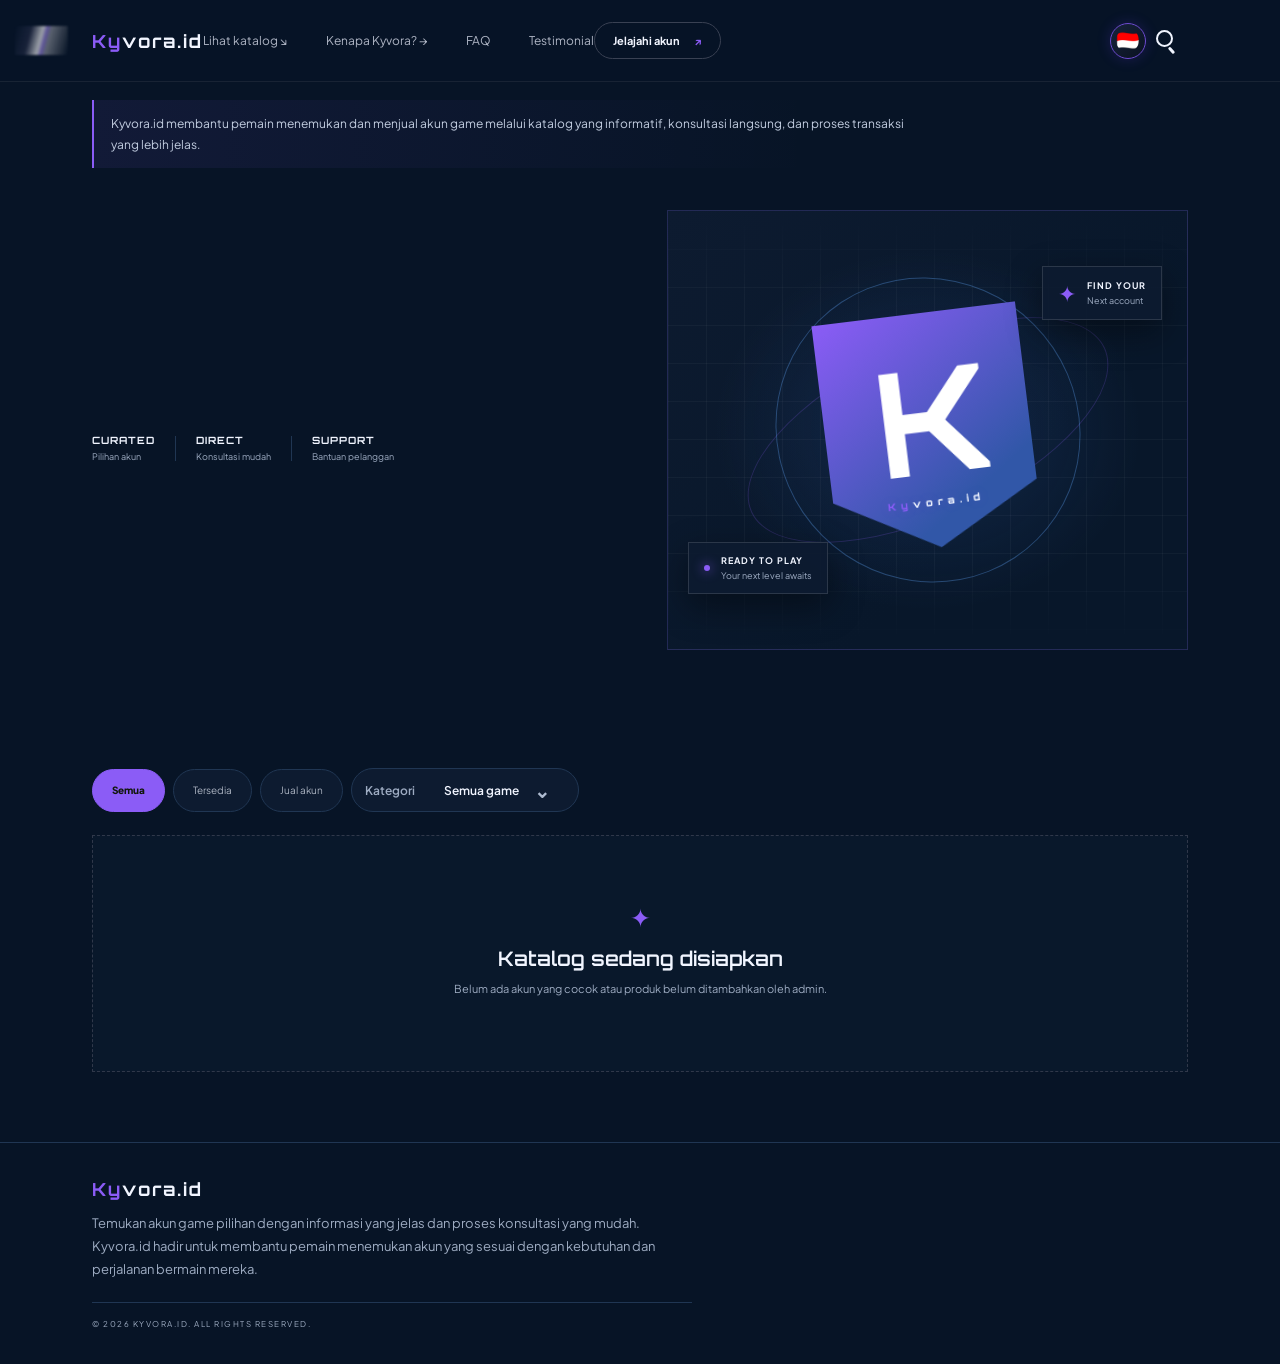
==== index.html @ 009f9d8d "Copy Kyvora.id website into independent demo repository" ====
<!doctype html>
<html lang="id">
<head>
  <meta charset="utf-8">
  <meta name="viewport" content="width=device-width, initial-scale=1">
  <meta name="theme-color" content="#090b12">
  <meta name="description" content="Kyvora.id — marketplace akun game pilihan. Temukan akun game yang sesuai dengan gaya bermainmu.">
  <title>Kyvora.id — Level Up Your Game</title>
  <link rel="preconnect" href="https://fonts.googleapis.com">
  <link rel="preconnect" href="https://fonts.gstatic.com" crossorigin>
  <link href="https://fonts.googleapis.com/css2?family=Orbitron:wght@400..900&family=Plus+Jakarta+Sans:wght@400;500;600;700;800&display=swap" rel="stylesheet">
  <link rel="stylesheet" href="assets/css/style.css?v=public-search-meta-loop-1">
  <script src="assets/js/language-selector.js?v=homepage-intro-fix-2" defer></script>
</head>
<body>
  <header class="site-header">
    <a class="brand" href="index.html" aria-label="Kyvora.id home"><span class="brand-name"><span class="brand-ky">Ky</span><span class="brand-rest">vora.id</span></span></a>
    <nav class="desktop-nav" aria-label="Navigasi utama">
      <a href="#catalog">Lihat katalog ↘</a><a href="keunggulan.html">Kenapa Kyvora? →</a><a href="faq.html">FAQ</a><a href="testimonials.html">Testimonial</a>
    </nav>
    <a class="header-cta" href="#catalog">Jelajahi akun <span>↗</span></a>
    <div class="header-search-wrap"><button class="header-search-toggle" type="button" aria-label="Cari game" aria-expanded="false"><span class="search-icon" aria-hidden="true"></span></button><div class="header-search-panel" hidden><label class="search-box"><span>⌕</span><input id="search-input" type="search" placeholder="Cari nama akun atau game..." aria-label="Cari nama akun atau game"></label></div></div>
    <button class="menu-toggle" aria-label="Buka menu" aria-expanded="false">☰</button>
  </header>

  <section class="brand-intro" aria-label="Tentang Kyvora.id">
    <p>Kyvora.id membantu pemain menemukan dan menjual akun game melalui katalog yang informatif, konsultasi langsung, dan proses transaksi yang lebih jelas.</p>
  </section>

  <main>
    <section class="hero">
      <div class="hero-copy">
        <div class="eyebrow"><span class="pulse"></span> GAME ACCOUNT MARKETPLACE</div>
        <h1>YOUR GAME.<br><span>YOUR NEXT LEVEL.</span></h1>
        <p>Temukan akun game pilihan untuk membuka pengalaman bermain yang baru. Pilih akunmu, cek detailnya, lalu hubungi tim Kyvora.</p>
        
        <div class="hero-meta"><div><strong>CURATED</strong><small>Pilihan akun</small></div><i></i><div><strong>DIRECT</strong><small>Konsultasi mudah</small></div><i></i><div><strong>SUPPORT</strong><small>Bantuan pelanggan</small></div></div>
      </div>
      <div class="hero-art" aria-label="Ilustrasi visual gaming">
        <div class="art-grid"></div><div class="orbit orbit-one"></div><div class="orbit orbit-two"></div>
        <div class="hero-emblem"><span class="emblem-top">K</span><span class="emblem-bottom"><span class="emblem-ky">Ky</span><span class="emblem-rest">vora.id</span></span></div>
        <div class="floating-tag tag-top"><span class="tag-icon">✦</span><span><b>FIND YOUR</b><small>Next account</small></span></div>
        <div class="floating-tag tag-bottom"><span class="tag-live"></span><span><b>READY TO PLAY</b><small>Your next level awaits</small></span></div>
      </div>
    </section>

    <section class="catalog section-wrap" id="catalog" aria-label="Katalog akun game">
      <!-- Catalog filters lead directly into the account listings. -->
      <div class="catalog-tools catalog-tools-new">
        <div class="catalog-tabs-wrap"><div class="filter-list catalog-tabs" id="filters"><button class="filter active" data-filter="all">Semua</button><button class="filter" data-filter="available">Tersedia</button><button class="filter" data-filter="sell">Jual akun</button><label class="category-filter"><span>Kategori</span><select id="category-select" aria-label="Pilih kategori game"><option value="">Semua game</option></select></label></div></div>
      </div>
      <section class="sell-panel" id="sell-panel" hidden><div><p class="sell-kicker">PUNYA AKUN UNTUK DIJUAL?</p><h3>Jadikan akunmu kesempatan baru bagi pemain lain.</h3><p>Ingin menjual akun game? Hubungi tim Kyvora.id untuk konsultasi dan informasi proses penawaran akun.</p></div><a class="button button-primary sell-whatsapp" id="sell-whatsapp" href="https://wa.me/6285646035233?text=Halo%20Kyvora.id%2C%20saya%20ingin%20menjual%20akun%20game." target="_blank" rel="noopener">Jual sekarang ↗</a></section>
      <div class="product-grid" id="product-grid"></div>
    </section>



  </main>

  <footer class="site-footer"><div class="footer-main"><a class="brand" href="index.html"><span class="brand-name"><span class="brand-ky">Ky</span><span class="brand-rest">vora.id</span></span></a><p>Temukan akun game pilihan dengan informasi yang jelas dan proses konsultasi yang mudah. Kyvora.id hadir untuk membantu pemain menemukan akun yang sesuai dengan kebutuhan dan perjalanan bermain mereka.</p></div><small>© 2026 KYVORA.ID. ALL RIGHTS RESERVED.</small></footer>
  <script src="assets/js/storefront.js?v=localized-inquiry-1" defer></script>
</body>
</html>
---- assets/css/style.css ----
:root{color-scheme:dark;--bg:#071426;--panel:#0d1b30;--panel2:#12243d;--line:#203653;--text:#f1f5ff;--muted:#9eacc2;--accent:#8b5cf6;--violet:#60a5fa;--font:'Plus Jakarta Sans',sans-serif;--display:'Orbitron',sans-serif}*{box-sizing:border-box}html{scroll-behavior:smooth}body{margin:0;background:var(--bg);color:var(--text);font-family:var(--font);-webkit-font-smoothing:antialiased}a{color:inherit;text-decoration:none}.announcement{height:30px;display:flex;justify-content:center;align-items:center;gap:12px;background:var(--accent);color:#11170b;font-size:9px;font-weight:800;letter-spacing:2px}.announcement span{font-size:13px}.site-header{height:82px;padding:0 7.2%;display:flex;align-items:center;justify-content:space-between;border-bottom:1px solid #ffffff12;background:#071426f2;position:sticky;top:0;z-index:10;backdrop-filter:blur(16px)}.brand{display:flex;align-items:center;gap:10px;font:700 18px var(--display);letter-spacing:2px}.brand-mark{display:grid;place-items:center;width:32px;height:32px;background:var(--accent);color:#10150b;font:700 21px var(--display);clip-path:polygon(0 0,100% 0,100% 72%,72% 100%,0 100%)}.brand-dot{color:var(--accent)}.desktop-nav{display:flex;gap:38px;color:#aeb5c4;font-size:12px}.desktop-nav a:hover,.text-link:hover{color:var(--accent)}.header-cta{font-size:11px;font-weight:700;border:1px solid #394153;padding:12px 17px;border-radius:3px}.header-cta span{color:var(--accent);margin-left:12px}.menu-toggle{display:none;background:none;border:0;color:white;font-size:23px}.hero{min-height:620px;padding:76px 7.2% 65px;display:grid;grid-template-columns:1fr 1fr;gap:5%;align-items:center;overflow:hidden}.hero-copy{max-width:570px}.eyebrow{font-size:9px;letter-spacing:2.5px;font-weight:800;color:var(--accent)}.pulse,.tag-live{display:inline-block;width:7px;height:7px;border-radius:50%;background:var(--accent);box-shadow:0 0 12px var(--accent);margin-right:9px}.hero h1{font:700 clamp(55px,7vw,91px)/.91 var(--display);letter-spacing:-5px;margin:25px 0 22px}.hero h1 span,.section-heading h2 span,.why-inner h2 span,.faq h2 span{color:var(--accent)}.hero-copy>p{color:var(--muted);font-size:13px;line-height:1.9;max-width:440px}.hero-actions{display:flex;align-items:center;gap:27px;margin-top:30px}.button{padding:15px 20px;font-size:11px;font-weight:800;border-radius:3px}.button-primary{background:var(--accent);color:#11170b}.button-primary span{margin-left:24px}.text-link{font-size:11px;font-weight:700}.text-link span{color:var(--accent);margin-left:8px}.hero-meta{display:flex;align-items:center;gap:20px;margin-top:57px}.hero-meta div{display:grid;gap:5px}.hero-meta strong{font:700 10px var(--display);letter-spacing:1px}.hero-meta small{font-size:9px;color:var(--muted)}.hero-meta i{height:25px;width:1px;background:var(--line)}.hero-art{height:440px;position:relative;display:grid;place-items:center;background:radial-gradient(ellipse at 50% 50%,#254b8a55,transparent 58%),linear-gradient(135deg,#0d1b30,#08172a 65%);border:1px solid #8e73ff33;overflow:hidden}.art-grid{position:absolute;inset:0;background-image:linear-gradient(#ffffff09 1px,transparent 1px),linear-gradient(90deg,#ffffff09 1px,transparent 1px);background-size:38px 38px;mask-image:linear-gradient(transparent,#000 20%,#000 80%,transparent)}.orbit{position:absolute;border:1px solid #8b5cf635;border-radius:50%;transform:rotate(-25deg)}.orbit-one{width:390px;height:170px}.orbit-two{width:310px;height:300px;border-color:#60a5fa55;transform:rotate(45deg)}.hero-emblem{width:205px;height:235px;display:flex;flex-direction:column;justify-content:center;align-items:center;gap:12px;background:linear-gradient(145deg,#8b5cf6,#3157a8 75%);clip-path:polygon(0 0,100% 0,100% 76%,50% 100%,0 76%);color:#ffffff;filter:drop-shadow(0 0 35px #8b5cf655);transform:rotate(-7deg)}.emblem-top{font:700 145px/.9 var(--display);letter-spacing:-15px}.emblem-bottom{font:800 10px var(--display);letter-spacing:5px}.floating-tag{position:absolute;display:flex;align-items:center;gap:11px;padding:12px 15px;background:#0d1b30ef;border:1px solid #ffffff20;box-shadow:0 12px 35px #0006}.floating-tag b,.floating-tag small{display:block}.floating-tag b{font-size:9px;letter-spacing:1px}.floating-tag small{font-size:9px;color:var(--muted);margin-top:4px}.tag-top{top:55px;right:25px}.tag-bottom{bottom:55px;left:20px}.tag-icon{font-size:22px;color:var(--accent)}.tag-live{width:6px;height:6px;margin:0}.art-caption{position:absolute;bottom:17px;right:18px;font:700 8px var(--display);letter-spacing:2px;color:#788294}.art-caption span{color:var(--accent)}.ticker{overflow:hidden;border-block:1px solid var(--line);padding:17px 0;color:#b6bdca;font:700 10px var(--display);letter-spacing:2px;white-space:nowrap}.ticker div{text-align:center}.ticker b{color:var(--accent);padding:0 28px}.section-wrap{padding:105px 7.2%}.section-heading{display:flex;justify-content:space-between;align-items:end}.section-heading h2,.faq h2{font:700 clamp(37px,5vw,57px)/1.05 var(--display);letter-spacing:-2px;margin:15px 0}.section-heading p{font-size:12px;color:var(--muted)}.catalog-count{text-align:right;display:grid;gap:4px}.catalog-count strong{font:700 35px var(--display)}.catalog-count span{font-size:8px;letter-spacing:2px;color:var(--muted)}.catalog-tools{display:flex;gap:12px;align-items:center;margin:38px 0 25px;flex-wrap:wrap}.search-box{display:flex;align-items:center;gap:10px;background:var(--panel);border:1px solid var(--line);padding:0 14px;height:43px;flex:1;min-width:210px}.search-box span{font-size:23px;color:var(--accent)}.search-box input{background:none;border:0;outline:0;color:white;width:100%;font:11px var(--font)}.filter-list{display:flex;gap:7px}.filter,.catalog-tools select{height:43px;padding:0 15px;border:1px solid var(--line);background:var(--panel);color:#aab2c0;font:10px var(--font);cursor:pointer}.filter.active{background:var(--accent);color:#11170b;border-color:var(--accent);font-weight:800}.catalog-tools select{min-width:125px}.product-grid{display:grid;grid-template-columns:repeat(3,minmax(0,1fr));gap:18px}.empty-state{grid-column:1/-1;text-align:center;padding:65px 20px;border:1px dashed #30384a;background:#09182b}.empty-state>span{font-size:25px;color:var(--accent)}.empty-state h3{font:600 20px var(--display);margin:13px 0 7px}.empty-state p{font-size:11px;color:var(--muted)}.product-card{background:var(--panel);border:1px solid var(--line);overflow:hidden}.product-image{height:190px;background:linear-gradient(135deg,#202a3c,#111722);display:grid;place-items:center;color:#64728b;font:700 12px var(--display);letter-spacing:2px}.product-info{padding:17px}.product-info h3{font:600 16px var(--display);margin:0 0 8px}.product-info p{font-size:11px;color:var(--muted);line-height:1.6}.product-price{color:var(--accent);font:700 17px var(--display)}.why-section{background:#0b1a2e;border-block:1px solid var(--line)}.why-inner h2{font:700 clamp(36px,5vw,58px)/1.08 var(--display);letter-spacing:-2px;margin:18px 0 55px}.benefit-grid{display:grid;grid-template-columns:repeat(3,1fr);gap:35px}.benefit-grid article{border-top:1px solid #3b4658;padding-top:18px}.benefit-grid article>b{font:700 9px var(--display);letter-spacing:2px;color:var(--accent)}.benefit-grid h3{font:600 18px var(--display);margin:25px 0 10px}.benefit-grid p{font-size:11px;color:var(--muted);line-height:1.8;max-width:270px}.faq{display:grid;grid-template-columns:.8fr 1.2fr;gap:9%}.faq-list details{border-bottom:1px solid var(--line);padding:20px 0}.faq-list summary{cursor:pointer;list-style:none;font-size:12px;font-weight:700;display:flex;justify-content:space-between}.faq-list summary::-webkit-details-marker{display:none}.faq-list summary span{color:var(--accent);font-size:17px}.faq-list details p{font-size:11px;line-height:1.8;color:var(--muted);max-width:490px}.site-footer{padding:35px 7.2%;border-top:1px solid var(--line);display:flex;align-items:center;justify-content:space-between}.site-footer>p,.site-footer>small{font-size:8px;letter-spacing:1.5px;color:var(--muted)}@media(max-width:800px){.site-header{height:70px;padding:0 5%}.desktop-nav{gap:17px}.hero{padding:65px 5%;gap:25px}.hero-art{height:350px}.hero-meta{gap:12px}.section-wrap{padding:80px 5%}.product-grid{grid-template-columns:repeat(2,minmax(0,1fr))}}@media(max-width:600px){.announcement{font-size:8px;letter-spacing:1.3px}.desktop-nav,.header-cta{display:none}.menu-toggle{display:block}.site-header.nav-open .desktop-nav{display:flex;position:absolute;top:69px;left:0;right:0;padding:22px 5%;background:#09182b;flex-direction:column;gap:20px;border-bottom:1px solid var(--line)}.hero{grid-template-columns:1fr;padding-top:55px}.hero h1{font-size:68px}.hero-art{height:330px;margin-top:20px}.hero-meta{margin-top:40px}.section-heading{align-items:start}.section-heading h2{font-size:40px}.catalog-tools{align-items:stretch}.search-box{flex-basis:100%}.filter-list{flex:1}.filter{flex:1;padding:0 9px}.catalog-tools select{flex:1}.product-grid{grid-template-columns:1fr}.product-image{height:210px}.benefit-grid{grid-template-columns:1fr;gap:25px}.why-inner h2{margin-bottom:35px}.faq{grid-template-columns:1fr;gap:20px}.site-footer{flex-wrap:wrap;gap:17px}.site-footer>p{order:3;width:100%}}
.testimonials-page{min-height:calc(100vh - 152px);padding-top:100px}
.testimonials-page h1{font:700 clamp(42px,7vw,76px)/1.08 var(--display);letter-spacing:-3px;margin:24px 0 15px}
.testimonials-page h1 span{color:var(--accent)}
.testimonial-intro{color:var(--muted);font-size:13px;line-height:1.8}
.testimonial-empty{margin-top:55px;padding:65px 24px;text-align:center;border:1px dashed var(--line);background:var(--panel)}
.testimonial-empty>span{font-size:26px;color:var(--accent)}
.testimonial-empty h2{font:600 20px var(--display);margin:16px 0 9px}
.testimonial-empty p{max-width:520px;margin:0 auto;color:var(--muted);font-size:12px;line-height:1.8}

/* Admin dashboard */
.admin-body{min-height:100vh;background:#071426}
.admin-topbar{height:76px;padding:0 7.2%;display:flex;align-items:center;justify-content:space-between;border-bottom:1px solid var(--line);background:#09182b}
.admin-label{font:700 8px var(--font);letter-spacing:2px;color:var(--accent);border:1px solid #8b5cf655;padding:6px 8px;border-radius:2px}
.admin-back{font-size:11px;color:var(--muted)}
.admin-main{max-width:1440px;margin:auto;padding:58px 7.2% 90px}
.admin-heading{display:flex;justify-content:space-between;align-items:end;gap:25px;margin-bottom:30px}
.admin-kicker{font:700 9px var(--display);letter-spacing:2px;color:var(--accent);margin:0 0 12px}
.admin-heading h1{font:700 clamp(36px,5vw,58px)/1.05 var(--display);letter-spacing:-2px;margin:0}
.admin-heading h1 span{color:var(--accent)}
.admin-subtitle{font-size:12px;line-height:1.7;color:var(--muted);max-width:510px}
.admin-stats{display:flex;gap:12px}
.admin-stats div{min-width:112px;padding:16px 18px;border:1px solid var(--line);background:var(--panel);display:grid;gap:7px}
.admin-stats strong{font:700 26px var(--display)}
.admin-stats span{font-size:8px;letter-spacing:1.5px;color:var(--muted)}
.admin-notice{display:flex;gap:14px;align-items:start;padding:15px 18px;border:1px solid #8b5cf644;background:#8b5cf60c;margin-bottom:24px}
.admin-notice strong{font-size:10px;color:#c4b5fd;white-space:nowrap}
.admin-notice span{font-size:10px;line-height:1.6;color:var(--muted)}
.admin-layout{display:grid;grid-template-columns:minmax(290px,.82fr) minmax(0,1.18fr);gap:20px;align-items:start}
.admin-panel{background:var(--panel);border:1px solid var(--line);padding:25px}
.admin-panel-heading{display:flex;justify-content:space-between;align-items:start;margin-bottom:25px}
.admin-panel-heading h2{font:600 19px var(--display);margin:0}
.admin-step{font:700 12px var(--display);color:#61728d}
.admin-field{display:grid;gap:9px;margin-bottom:17px;font-size:10px;font-weight:700;color:#dce5f5}
.admin-field input,.admin-field textarea,.admin-field select,.admin-list-toolbar input{width:100%;border:1px solid #29405f;background:#09182b;color:var(--text);padding:13px 14px;border-radius:2px;outline:none;font:11px var(--font)}
.admin-field input:focus,.admin-field textarea:focus,.admin-field select:focus,.admin-list-toolbar input:focus{border-color:var(--accent)}
.admin-field textarea{resize:vertical;line-height:1.6}
.admin-field-label{font-size:10px;font-weight:700;color:#dce5f5}
.upload-area{min-height:120px;border:1px dashed #385174;background:#09182b;display:flex;flex-direction:column;align-items:center;justify-content:center;gap:7px;cursor:pointer;color:var(--text)}
.upload-area input{display:none}
.upload-area strong{font-size:11px}
.upload-area small{font-size:9px;color:var(--muted);font-weight:400}
.upload-symbol{font-size:24px;color:var(--accent)}
.image-preview{display:flex;align-items:center;gap:12px;margin-top:12px}
.image-preview[hidden]{display:none}
.image-preview img{width:76px;height:65px;object-fit:cover;border:1px solid var(--line)}
.text-button{border:0;background:none;color:#c4b5fd;font:10px var(--font);cursor:pointer}
.admin-form-actions{display:flex;gap:9px;margin-top:23px}
.admin-primary,.admin-secondary{min-height:42px;padding:0 16px;border:1px solid var(--line);font:700 10px var(--font);cursor:pointer}
.admin-primary{background:var(--accent);color:#fff;border-color:var(--accent);flex:1}
.admin-primary span{margin-left:15px}
.admin-secondary{background:#10223a;color:#c5d2e5}
.admin-form-message{min-height:15px;font-size:10px;line-height:1.5;color:#c4b5fd}
.admin-list-toolbar{display:flex;gap:9px;margin-bottom:15px}
.admin-list-toolbar input{min-width:0;flex:1}
.admin-list-toolbar .admin-secondary{white-space:nowrap}
.admin-product-list{display:grid;gap:9px}
.admin-empty{padding:35px 20px;text-align:center;border:1px dashed #29405f;color:var(--muted);font-size:11px;line-height:1.7}
.admin-product-row{display:grid;grid-template-columns:66px minmax(0,1fr) auto;gap:13px;align-items:center;padding:12px;border:1px solid #203653;background:#09182b}
.admin-product-thumb{width:66px;height:66px;object-fit:cover;background:#132640}
.admin-thumb-placeholder{display:grid;place-items:center;color:#8b5cf6;font:700 25px var(--display)}
.admin-product-details{min-width:0;display:grid;gap:5px}
.admin-product-details strong{font-size:11px;overflow-wrap:anywhere}
.admin-product-details span{font-size:9px;color:var(--muted)}
.admin-product-details b{font-size:10px;color:#c4b5fd}
.stock-pill{grid-column:3;grid-row:1;align-self:start;font-size:8px;padding:5px 7px;border-radius:2px;white-space:nowrap}
.stock-pill.is-available{background:#14532d55;color:#86efac}
.stock-pill.is-sold{background:#7f1d1d55;color:#fca5a5}
.admin-row-actions{grid-column:2/4;display:flex;gap:7px;justify-content:flex-end}
.admin-row-actions button{padding:6px 10px;border:1px solid var(--line);background:#10223a;color:#d5def0;font:9px var(--font);cursor:pointer}
.admin-row-actions button[data-action="delete"]{color:#fca5a5}
@media(max-width:900px){.admin-layout{grid-template-columns:1fr}.admin-heading{align-items:start;flex-direction:column}.admin-stats{width:100%}.admin-stats div{flex:1}}
@media(max-width:600px){.admin-topbar{height:66px;padding:0 5%}.admin-main{padding:38px 5% 65px}.admin-heading h1{font-size:39px}.admin-notice{flex-direction:column;gap:6px}.admin-panel{padding:18px}.admin-list-toolbar{flex-wrap:wrap}.admin-list-toolbar input{flex-basis:100%}.admin-product-row{grid-template-columns:54px minmax(0,1fr) auto;gap:9px;padding:9px}.admin-product-thumb{width:54px;height:54px}.admin-product-details strong{font-size:10px}.stock-pill{font-size:7px}}

.product-card>img{display:block;width:100%;height:190px;object-fit:cover;background:#10223a}
@media(max-width:600px){.product-card>img{height:210px}}

/* Admin hamburger navigation, dashboard and image crop controls */
.admin-menu-wrap{position:relative}.admin-menu-toggle{width:42px;height:42px;border:1px solid var(--line);background:var(--panel);color:var(--text);font-size:22px;cursor:pointer;border-radius:3px}.admin-menu{display:none;position:absolute;right:0;top:52px;min-width:220px;padding:8px;background:#0b1a2e;border:1px solid var(--line);box-shadow:0 18px 40px #0008;z-index:30}.admin-menu.is-open{display:grid}.admin-menu a{padding:13px 14px;font-size:11px;color:#c4cfe0;border-bottom:1px solid #ffffff0c}.admin-menu a:last-child{border:0;color:#c4b5fd}.admin-menu a:hover,.admin-menu a.active{background:#172b48;color:#fff}.admin-overview-grid{display:grid;grid-template-columns:repeat(2,minmax(0,1fr));gap:18px;margin:28px 0}.admin-overview-card{display:grid;gap:10px;padding:25px;background:var(--panel);border:1px solid var(--line)}.admin-overview-card:hover{border-color:var(--accent)}.admin-overview-icon{font-size:24px;color:#c4b5fd}.admin-overview-label{font:700 8px var(--display);letter-spacing:1.8px;color:var(--muted)}.admin-overview-card strong{font:700 38px var(--display)}.admin-overview-card b{font:600 15px var(--display)}.admin-overview-card small{font-size:10px;color:var(--muted);line-height:1.6}.admin-overview-card small i{float:right;color:#c4b5fd;font-style:normal}.dashboard-guide{margin-top:20px}.dashboard-guide h2{font:600 20px var(--display);margin:0 0 20px}.dashboard-links{display:grid}.dashboard-links>a{display:flex;align-items:center;gap:16px;padding:17px 0;border-top:1px solid var(--line)}.dashboard-links>a>span{font:700 10px var(--display);color:#a78bfa}.dashboard-links>a div{display:grid;gap:5px;flex:1}.dashboard-links b{font-size:11px}.dashboard-links small{font-size:10px;color:var(--muted)}.dashboard-links i{font-style:normal;color:#c4b5fd}.crop-controls{display:grid;gap:13px;margin-top:14px;padding:14px;background:#09182b;border:1px solid var(--line)}.crop-controls label{display:grid;gap:8px;font-size:10px;color:#dce5f5}.crop-controls select{width:100%;background:#10223a;color:var(--text);border:1px solid #29405f;padding:10px;font:10px var(--font)}.crop-controls input[type=range]{width:100%;accent-color:#8b5cf6}.crop-controls small{font-size:9px;line-height:1.6;color:var(--muted)}.image-queue{display:grid;grid-template-columns:repeat(3,minmax(0,1fr));gap:8px;margin-top:12px}.queue-item{position:relative;min-width:0;border:1px solid var(--line);background:#09182b;overflow:hidden}.queue-item img,.queue-placeholder{display:block;width:100%;aspect-ratio:1;object-fit:cover}.queue-placeholder{display:grid;place-items:center;color:#9eacc2;font:700 10px var(--display)}.queue-item>span{display:block;padding:6px;font-size:8px;color:var(--muted);overflow:hidden;text-overflow:ellipsis;white-space:nowrap}.queue-item>button{position:absolute;right:5px;top:5px;width:23px;height:23px;border:0;border-radius:50%;background:#071426ef;color:white;font-size:17px;cursor:pointer}.queue-count{grid-column:1/-1;color:var(--muted);font-size:9px}.testimonial-grid{display:grid;grid-template-columns:repeat(2,minmax(0,1fr));gap:18px;margin-top:45px}.testimonial-card{background:var(--panel);border:1px solid var(--line);overflow:hidden}.testimonial-photos{display:grid;grid-template-columns:repeat(2,minmax(0,1fr));gap:3px;background:#071426}.testimonial-photos img{width:100%;height:230px;object-fit:cover}.testimonial-card-copy{padding:20px}.testimonial-card-copy small{font-size:8px;letter-spacing:1.5px;color:#c4b5fd}.testimonial-card-copy h2{font:600 17px var(--display);margin:10px 0}.testimonial-card-copy p{font-size:11px;line-height:1.8;color:var(--muted);white-space:pre-wrap}@media(max-width:700px){.admin-overview-grid,.testimonial-grid{grid-template-columns:1fr}.image-queue{grid-template-columns:repeat(3,minmax(0,1fr))}.testimonial-photos img{height:180px}}

/* Mobile/admin layout hardening */
.admin-topbar{position:relative;z-index:50;display:flex!important;align-items:center!important;justify-content:space-between!important;gap:14px!important}
.admin-topbar>.brand{flex:0 1 auto;min-width:0;white-space:nowrap}
.admin-menu-wrap{position:relative!important;display:block!important;flex:0 0 auto!important;margin-left:auto!important}
.admin-menu-toggle{display:grid!important;place-items:center!important;width:42px!important;height:42px!important;padding:0!important;line-height:1!important}
.admin-menu{display:none!important;position:absolute!important;top:calc(100% + 10px)!important;right:0!important;left:auto!important;width:min(260px,calc(100vw - 32px))!important;min-width:0!important;padding:8px!important;background:#0b1a2e!important;border:1px solid var(--line)!important;box-shadow:0 18px 40px #000b!important;z-index:100!important}
.admin-menu.is-open{display:grid!important;grid-template-columns:1fr!important}
.admin-menu a{display:block!important;width:100%!important;padding:14px!important;white-space:normal!important;line-height:1.45!important;font-size:12px!important}
.admin-overview-grid{display:grid!important;grid-template-columns:repeat(2,minmax(0,1fr))!important;gap:16px!important;align-items:stretch!important}
.admin-overview-card{display:grid!important;grid-template-columns:minmax(0,1fr)!important;gap:9px!important;align-content:start!important;min-width:0!important;padding:22px!important;line-height:1.55!important}
.admin-overview-card>*{display:block!important;min-width:0!important}
.admin-overview-card strong{font-size:36px!important;line-height:1.15!important}
.admin-overview-card b{font-size:15px!important;line-height:1.4!important}
.admin-overview-card small{font-size:11px!important;line-height:1.65!important}
.dashboard-guide{display:block!important;margin-top:18px!important}
.dashboard-guide h2{display:block!important;line-height:1.3!important;margin:0 0 18px!important}
.dashboard-links{display:grid!important;grid-template-columns:1fr!important}
.dashboard-links>a{display:flex!important;align-items:center!important;gap:14px!important;width:100%!important;padding:17px 0!important;line-height:1.5!important}
.dashboard-links>a>span{display:block!important;flex:0 0 24px!important}
.dashboard-links>a div{display:grid!important;grid-template-columns:1fr!important;gap:5px!important;flex:1 1 auto!important;min-width:0!important}
.dashboard-links b,.dashboard-links small{display:block!important;line-height:1.55!important}
.dashboard-links i{display:block!important;flex:0 0 auto!important}
@media(max-width:600px){
 .admin-topbar{height:66px!important;padding:0 5%!important}
 .admin-topbar>.brand{font-size:15px!important;letter-spacing:1.3px!important;gap:7px!important}
 .admin-label{font-size:7px!important;padding:5px 6px!important}
 .admin-overview-grid{grid-template-columns:1fr!important;gap:12px!important;margin:22px 0!important}
 .admin-overview-card{padding:19px!important}
 .admin-main{padding-top:34px!important}
 .admin-heading h1{font-size:clamp(34px,10vw,42px)!important;line-height:1.08!important}
 .admin-subtitle{font-size:12px!important;line-height:1.75!important}
 .dashboard-guide{padding:20px!important}
 .dashboard-guide h2{font-size:19px!important}
 .dashboard-links>a{gap:11px!important}
}


/* Per-photo editor */
.photo-editor{border:1px solid var(--line);background:#09182b;padding:10px;margin:12px 0}
.photo-editor-head{display:flex;align-items:center;gap:12px}
.photo-editor-head>img{width:104px;height:104px;object-fit:cover;background:#10223a;border:1px solid var(--line)}
.photo-editor-head>div{display:grid;gap:6px;min-width:0;flex:1}
.photo-editor-head b{font-size:11px}.photo-editor-head small,.photo-preview-tag{font-size:9px;color:var(--muted);overflow-wrap:anywhere}
.photo-preview-tag{color:#c4b5fd}
.photo-editor-head>button{align-self:flex-start;width:28px;height:28px;border:1px solid var(--line);background:#132640;color:#fff;font-size:18px}
.photo-editor-controls{display:grid;grid-template-columns:1fr 1fr;gap:12px;margin-top:12px}
.photo-editor-controls label{display:grid;gap:7px;font-size:9px;color:#dce5f5}
.photo-editor-controls select{width:100%;padding:9px;background:#10223a;border:1px solid #29405f;color:white;font:10px var(--font)}
.photo-editor-controls input{width:100%;accent-color:var(--accent)}
.photo-editor-controls output{color:#c4b5fd;font-size:9px}
@media(max-width:600px){.photo-editor-controls{grid-template-columns:1fr}.photo-editor-head>img{width:84px;height:84px}}
/* Storefront account photo gallery */
.product-gallery{position:relative;overflow:hidden;background:#09182b}
.gallery-track{display:flex;transition:transform .35s ease;will-change:transform}
.gallery-track>img,.gallery-track>.product-image{display:block;flex:0 0 100%;width:100%;height:220px;object-fit:cover;cursor:zoom-in}
.gallery-arrow{position:absolute;top:50%;transform:translateY(-50%);width:34px;height:34px;border:1px solid #ffffff55;border-radius:50%;background:#071426cc;color:#fff;font-size:22px;z-index:2}
.gallery-prev{left:10px}.gallery-next{right:10px}
.gallery-dots{position:absolute;bottom:10px;left:0;right:0;display:flex;justify-content:center;gap:6px}
.gallery-dots button{width:7px;height:7px;padding:0;border:0;border-radius:50%;background:#ffffff70}
.gallery-dots button.active{width:18px;border-radius:8px;background:#c4b5fd}
.product-card-actions{display:flex;align-items:center;justify-content:space-between;gap:10px;margin-top:18px}
.preview-images,.buy-account{min-height:38px;display:inline-flex;align-items:center;justify-content:center;padding:0 12px;border:1px solid var(--line);font:700 9px var(--font)}
.preview-images{background:#10223a;color:#dce5f5;cursor:pointer}.preview-images:disabled{opacity:.45;cursor:not-allowed}
.buy-account{margin-left:auto;background:var(--accent);border-color:var(--accent);color:#fff;white-space:nowrap}
.buy-account.is-sold{background:#26364d;border-color:#26364d;color:#9eacc2;pointer-events:none}
.image-lightbox{position:fixed;inset:0;z-index:9999;display:none;align-items:center;justify-content:center;padding:18px;background:#020711ed}
.image-lightbox.open{display:flex}
.lightbox-panel{position:relative;width:min(92vw,760px);height:min(88vh,850px);display:flex;align-items:center;justify-content:center}
.lightbox-panel>img{max-width:100%;max-height:100%;object-fit:contain}
.lightbox-close,.lightbox-prev,.lightbox-next{position:absolute;z-index:2;width:42px;height:42px;border:1px solid #ffffff44;border-radius:50%;background:#0d1b30eF;color:white;font-size:25px}
.lightbox-close{top:0;right:0}.lightbox-prev{left:0;top:50%}.lightbox-next{right:0;top:50%}
.lightbox-count{position:absolute;bottom:0;left:0;right:0;text-align:center;color:#fff;font-size:11px}
@media(max-width:600px){.gallery-track>img,.gallery-track>.product-image{height:230px}.product-card-actions{gap:7px}.preview-images,.buy-account{padding:0 9px;font-size:8px}}

/* Natural-size storefront gallery refinements */
.product-gallery{position:relative;overflow:hidden;height:auto;touch-action:pan-y}
.gallery-track{display:flex;align-items:flex-start;transition:transform .35s ease;will-change:transform}
.gallery-track>img{display:block;flex:0 0 100%;width:100%;height:auto;max-height:none;object-fit:contain;cursor:zoom-in}
.gallery-track>.product-image{display:grid;flex:0 0 100%;width:100%;height:210px;place-items:center}
.gallery-arrow{display:none!important}
.product-gallery .preview-images{position:absolute;right:10px;bottom:10px;z-index:4;min-height:32px;padding:0 12px;border:1px solid #ffffff55;background:#071426df;color:#fff;font:700 9px var(--font);cursor:pointer;backdrop-filter:blur(8px)}
.product-gallery .gallery-dots{z-index:3;pointer-events:none}
.product-gallery .gallery-dots span{display:block;width:6px;height:6px;border-radius:50%;background:#ffffff75}
.product-gallery .gallery-dots span.active{width:17px;border-radius:8px;background:#c4b5fd}
.product-card-actions{justify-content:flex-end;margin-top:16px}
.buy-account{margin-left:auto}
.lightbox-panel{width:min(96vw,1100px);height:min(94vh,1100px)}
.lightbox-panel>img{width:auto;height:auto;max-width:100%;max-height:100%;object-fit:contain}
.lightbox-prev,.lightbox-next{display:none!important}

/* Per-photo edit modal and tidy image tiles */
.image-queue{display:grid;grid-template-columns:repeat(3,minmax(0,1fr));gap:10px;margin-top:14px}.photo-tile{min-width:0;padding:7px;background:#09182b;border:1px solid var(--line)}.photo-tile>img{display:block;width:100%;height:112px;object-fit:contain;background:#050d19}.photo-tile>small{display:block;padding:7px 2px 1px;color:var(--muted);font-size:9px}.photo-tile-actions{display:flex;gap:5px;margin-top:7px}.photo-tile-actions button{min-width:0;min-height:31px;padding:0 8px;border:1px solid var(--line);background:#142743;color:#e7eaff;font:700 9px var(--font)}.photo-tile-actions [data-edit]{flex:1;color:#c4b5fd}.photo-tile-actions [data-remove]{width:31px;padding:0;color:#fda4af;font-size:18px}.photo-modal[hidden]{display:none!important}.photo-modal{position:fixed;inset:0;z-index:10000;display:none;align-items:center;justify-content:center;padding:16px;background:#020711ef}.photo-modal.is-open{display:flex}.photo-modal-box{width:min(100%,520px);max-height:92vh;overflow:auto;padding:16px;background:#0d1b30;border:1px solid #344969;box-shadow:0 20px 70px #000b}.photo-modal-box>header,.photo-modal-box>footer{display:flex;align-items:center;justify-content:space-between;gap:12px}.photo-modal-box>header{margin-bottom:14px}.photo-modal-box>header strong{font:600 15px var(--display)}.photo-modal-box button{cursor:pointer}.photo-modal-box [data-close]{width:34px;height:34px;border:1px solid var(--line);background:#142743;color:white;font-size:22px}.photo-modal-preview{display:flex;align-items:center;justify-content:center;max-height:48vh;overflow:hidden;padding:8px;background:#050d19;border:1px solid var(--line)}.photo-modal-preview img{display:block;width:auto;height:auto;max-width:100%;max-height:44vh;object-fit:cover;transform-origin:center}.photo-modal-controls{display:grid;gap:13px;margin:16px 0}.photo-modal-controls label{display:grid;gap:7px;font-size:10px;color:#dce5f5}.photo-modal-controls select{width:100%;padding:11px;background:#10223a;border:1px solid #29405f;color:#fff;font:11px var(--font)}.photo-modal-controls input{width:100%;accent-color:var(--accent)}.photo-modal-controls output{color:#c4b5fd}.photo-modal-box>footer{justify-content:flex-end}.photo-modal-box>footer button{min-height:40px;padding:0 13px;border:1px solid var(--line);background:#142743;color:#e5e7eb;font:700 10px var(--font)}.photo-modal-box>footer [data-save]{background:var(--accent);border-color:var(--accent);color:white}@media(max-width:420px){.image-queue{grid-template-columns:repeat(2,minmax(0,1fr))}.photo-tile>img{height:105px}}

.photo-modal-preview{width:100%;aspect-ratio:9 / 16;max-height:48vh}.photo-modal-preview img{width:100%;height:100%;max-width:none;max-height:none;object-fit:cover}

/* Touch-first crop preview: the visible frame is exactly the saved crop */
.photo-modal-preview{position:relative;display:block;width:100%;height:auto;max-height:52vh;aspect-ratio:9 / 16;overflow:hidden;padding:0;touch-action:none;user-select:none;background:#020812;cursor:grab}
.photo-modal-preview:active{cursor:grabbing}
.photo-modal-preview:after{content:"Area di dalam bingkai akan disimpan";position:absolute;left:7px;right:7px;bottom:7px;text-align:center;padding:6px 8px;background:#061426b8;border:1px solid #ffffff30;border-radius:4px;color:#fff;font:10px var(--font);pointer-events:none}
.photo-modal-preview img{position:absolute;inset:0;width:100%;height:100%;max-width:none;max-height:none;object-fit:cover;transform-origin:center;pointer-events:auto;touch-action:none;user-select:none;-webkit-user-drag:none}

/* Make the crop surface reliably receive touch and pointer gestures */
.photo-modal-preview{touch-action:none!important;pointer-events:auto!important;overscroll-behavior:contain}
.photo-modal-preview img{touch-action:none!important;pointer-events:none!important;will-change:transform}

/* Catalog card information hierarchy and aligned purchase row */
.section-heading{grid-template-columns:minmax(0,1fr)!important}
.catalog-count{display:none!important}
.product-info .product-game{margin:7px 0 0!important;font-weight:700!important;color:var(--text)!important;line-height:1.5}
.product-info .product-description{margin:5px 0 0!important;color:var(--muted)!important;font-size:13px!important;font-weight:400!important;line-height:1.65!important}
.product-description>span{display:-webkit-box;-webkit-box-orient:vertical;-webkit-line-clamp:2;overflow:hidden;white-space:normal;overflow-wrap:anywhere}
.product-description.is-expanded>span{display:block;-webkit-line-clamp:unset;overflow:visible}
.description-toggle{display:inline-block;margin-top:5px;padding:0;border:0;background:transparent;color:#c4b5fd;font:600 11px var(--font);cursor:pointer}
.product-card-actions{display:flex!important;align-items:center!important;justify-content:space-between!important;gap:12px!important;margin-top:22px!important}
.product-card-actions .product-price{margin:0!important;font-size:clamp(17px,4.5vw,24px)!important;line-height:1.2!important;font-weight:700!important;color:var(--accent)!important}
.product-card-actions .buy-account{margin:0 0 0 auto!important;flex:0 0 auto}
@media(max-width:420px){.product-info .product-description{font-size:12px!important}.product-card-actions{margin-top:20px!important}.product-card-actions .product-price{font-size:18px!important}.product-card-actions .buy-account{min-height:40px!important}}

/* Catalog horizontal filters, sell panel and editorial footer */
.catalog-tools-new{display:grid;gap:14px}
.catalog-tabs-wrap{width:100%;overflow-x:auto;overscroll-behavior-x:contain;scrollbar-width:none}
.catalog-tabs-wrap::-webkit-scrollbar{display:none}
.catalog-tabs{display:flex!important;flex-wrap:nowrap!important;align-items:center;gap:8px!important;width:max-content;min-width:100%;padding-bottom:3px}
.catalog-tabs .filter{white-space:nowrap;flex:0 0 auto}
.category-filter{display:flex;align-items:center;gap:8px;min-height:42px;padding:0 13px;border:1px solid var(--line);background:#0d1b30;color:var(--muted);white-space:nowrap;font:600 12px var(--font)}
.category-filter select{max-width:150px;border:0;outline:0;background:transparent;color:var(--text);font:600 12px var(--font)}
.category-filter option{background:#0d1b30;color:#fff}
.sell-panel{display:flex;align-items:center;justify-content:space-between;gap:24px;margin:18px 0 24px;padding:24px;border:1px solid var(--line);background:linear-gradient(120deg,#10213a,#0b1729)}
.sell-panel[hidden]{display:none!important}
.sell-panel>div{max-width:620px}
.sell-kicker{margin:0 0 8px;color:#c4b5fd;font:700 10px var(--font);letter-spacing:2px}
.sell-panel h3{margin:0 0 8px;color:var(--text);font:700 clamp(18px,3vw,25px) var(--display);line-height:1.35}
.sell-panel p:not(.sell-kicker){margin:0;color:var(--muted);font-size:13px;line-height:1.7}
.sell-whatsapp{flex:0 0 auto;white-space:nowrap}
.site-footer{display:grid;gap:22px}
.footer-main{max-width:600px}
.footer-main p{max-width:520px;margin:12px 0 0;color:var(--muted);font-size:13px;line-height:1.8}
.site-footer>small{padding-top:16px;border-top:1px solid var(--line)}
.page-hero{padding-top:90px;padding-bottom:70px}
.page-hero h1{max-width:850px;margin:20px 0;font:800 clamp(38px,7vw,76px) var(--display);line-height:1.12;letter-spacing:-2px}
.page-hero h1 span{color:var(--accent)}
.page-hero>p:last-child{max-width:620px;color:var(--muted);font-size:16px;line-height:1.8}
.why-inner .benefit-grid{grid-template-columns:repeat(3,minmax(0,1fr))}
.why-cta{display:flex;align-items:center;justify-content:space-between;gap:20px;margin-top:48px;padding-top:30px;border-top:1px solid var(--line)}
.why-cta h2{margin:0;font:700 clamp(20px,4vw,34px) var(--display)}
@media(max-width:640px){.catalog-tabs{gap:6px!important}.catalog-tabs .filter{padding:0 13px;min-height:42px}.category-filter{padding:0 10px}.category-filter select{max-width:125px}.sell-panel{align-items:flex-start;flex-direction:column;padding:18px}.sell-whatsapp{width:100%;justify-content:center}.page-hero{padding-top:60px;padding-bottom:45px}.why-inner .benefit-grid{grid-template-columns:1fr}.why-cta{align-items:flex-start;flex-direction:column}.site-footer{padding-top:32px}}

/* Compact navbar search; catalog starts directly below navigation */
.site-header{position:sticky;top:0;z-index:1000}
.header-search-wrap{position:relative;display:flex;align-items:center;order:2}
.header-search-toggle{display:grid;place-items:center;width:42px;height:42px;padding:0;border:0;background:transparent;color:var(--text);font:400 30px/1 var(--font);cursor:pointer}
.menu-toggle{order:3}
.header-search-panel{position:absolute;top:calc(100% + 12px);right:0;width:min(88vw,360px);padding:10px;background:#0d1b30;border:1px solid var(--line);box-shadow:0 16px 40px #0008}
.header-search-panel[hidden]{display:none!important}
.header-search-panel .search-box{display:flex;width:100%;min-height:46px}
.header-search-panel .search-box input{width:100%;min-width:0}
.catalog{padding-top:clamp(34px,6vw,76px)!important}
@media(max-width:640px){.header-search-toggle{width:36px;height:40px;font-size:28px}.header-search-panel{right:-48px;width:min(92vw,360px)}.site-header{gap:10px}}

/* Homepage: hide only the hero headline/copy, retain its links, trust points and artwork */
.hero-copy>.eyebrow,.hero-copy>h1,.hero-copy>p{display:none!important}
.hero-copy{align-self:center}
.hero-actions{margin-top:0}
.hero-meta{margin-top:38px}
@media(max-width:600px){.hero{padding-top:28px;padding-bottom:36px;min-height:0;gap:26px}.hero-copy{max-width:none}.hero-actions{flex-wrap:wrap;gap:18px}.hero-meta{margin-top:28px;gap:clamp(8px,3vw,18px)}.hero-meta strong{font-size:9px}.hero-meta small{font-size:8px}.hero-art{margin-top:0;height:290px}}
/* Hidden product grid must remain hidden despite its display:grid rule */
.product-grid[hidden]{display:none!important}
.sell-panel[hidden]{display:none!important}
/* Clean magnifier icon and viewport-aligned search popover */
.header-search-toggle{width:42px;height:42px;display:grid;place-items:center;flex:0 0 42px}
.search-icon{position:relative;display:block;width:17px;height:17px;border:2.5px solid currentColor;border-radius:50%;transform:translate(-2px,-2px)}
.search-icon:after{content:"";position:absolute;width:8px;height:2.5px;right:-6px;bottom:-3px;border-radius:2px;background:currentColor;transform:rotate(48deg);transform-origin:left center}
.header-search-panel{position:fixed;top:92px;right:5vw;left:auto;width:min(90vw,360px);z-index:1100;margin:0}
.header-search-panel .search-box{min-width:0;flex:none}
.header-search-panel .search-box span{flex:0 0 auto}
@media(max-width:640px){.header-search-toggle{width:38px;height:42px;flex-basis:38px}.header-search-panel{top:80px;right:5vw;width:min(90vw,360px)}.site-header{gap:clamp(10px,4vw,24px)}}


/* KYVORA PILL SYSTEM — consistent rounded controls across public and admin pages */
:root{--pill-radius:999px;--pill-surface:#10223a}
.button,.header-cta,.filter,.catalog-tools select,.category-filter,
.header-search-toggle,.menu-toggle,.admin-menu-toggle,
.admin-primary,.admin-secondary,.admin-form-actions button,
.admin-list-toolbar button,.admin-row-actions button,
.admin-menu a,.admin-label,.stock-pill,
.photo-editor button,.photo-editor-controls select,
.crop-controls select,.why-cta .button,
.sell-whatsapp,.product-info .button,.preview-button{
  border-radius:var(--pill-radius)!important;
}
.header-cta{padding:11px 18px}
.filter{padding-inline:19px}
.catalog-tools select{padding-inline:18px}
.category-filter{border-radius:var(--pill-radius)!important;overflow:hidden}
.category-filter select{border:0!important;border-radius:0!important}
.admin-menu{border-radius:20px!important;padding:9px!important}
.admin-menu a{border:0!important;margin:2px 0;padding:12px 16px!important}
.admin-menu a:last-child{border:0!important}
.admin-menu-toggle{display:grid;place-items:center}
.admin-primary,.admin-secondary,.admin-form-actions button,.admin-list-toolbar button{padding-inline:19px}
.admin-row-actions button{padding:7px 13px}
.admin-label,.stock-pill{padding:6px 11px}
.header-search-toggle{border:1px solid transparent!important}
.header-search-panel{border-radius:20px!important;overflow:hidden}
.header-search-panel .search-box{border-radius:var(--pill-radius)!important;overflow:hidden}
@media(max-width:600px){
 .filter{padding-inline:15px}
 .catalog-tools select{padding-inline:15px}
 .admin-primary,.admin-secondary,.admin-form-actions button,.admin-list-toolbar button{min-height:42px}
}

/* Final storefront controls: compact search beside hamburger */
@media(max-width:600px){
  .site-header{justify-content:flex-start!important;gap:0!important}
  .header-search-wrap{order:3!important;margin-left:auto!important;flex:0 0 34px!important;width:34px!important}
  .menu-toggle{order:4!important;margin-left:12px!important;flex:0 0 30px!important;width:30px!important;padding:0!important}
  .header-search-toggle{width:30px!important;height:36px!important;flex:0 0 30px!important}
  .search-icon{width:13px!important;height:13px!important;border-width:2px!important;transform:translate(-2px,-2px)!important}
  .search-icon:after{width:6px!important;height:2px!important;right:-5px!important;bottom:-2px!important}
  .header-search-panel{right:0!important}
}
/* Purchase action is a clear text link, not a filled square button */
.product-card-actions .buy-account{
  min-height:0!important;
  padding:4px 0!important;
  border:0!important;
  border-radius:0!important;
  background:transparent!important;
  color:var(--accent)!important;
  font:700 14px/1.4 var(--font)!important;
  letter-spacing:.1px;
  text-decoration:none!important;
  box-shadow:none!important;
}
.product-card-actions .buy-account:not(.is-sold):hover{color:#b69aff!important;text-decoration:underline!important;text-underline-offset:4px}
.product-card-actions .buy-account.is-sold{color:#8290a5!important;pointer-events:none}
@media(max-width:420px){
 .product-card-actions .buy-account{font-size:15px!important}
}
/* Keep the image preview control styled like the supplied reference */
.product-gallery .preview-images{
  border-radius:0!important;
  background:#071426df!important;
  border:1px solid #ffffff55!important;
  color:#fff!important;
  padding:0 14px!important;
  min-height:34px!important;
  font:700 10px var(--font)!important;
}

/* Brand-consistent public navigation dropdown */
@media(max-width:600px){
 .site-header.nav-open .desktop-nav{
   display:grid!important;grid-template-columns:1fr!important;gap:7px!important;
   top:69px!important;left:5%!important;right:5%!important;width:90%!important;
   padding:12px!important;background:var(--panel)!important;
   border:1px solid var(--line)!important;border-radius:20px!important;
   box-shadow:0 18px 44px #000b!important;backdrop-filter:blur(18px);
 }
 .site-header.nav-open .desktop-nav a{
   display:block;padding:13px 16px;border-radius:999px;
   background:#12243d;color:var(--text);font-size:12px;font-weight:700;
   border:1px solid #203653;
 }
 .site-header.nav-open .desktop-nav a:first-child,
 .site-header.nav-open .desktop-nav a:nth-child(2){color:#c4b5fd}
 .site-header.nav-open .desktop-nav a:active,
 .site-header.nav-open .desktop-nav a:hover{background:#1b3152;border-color:var(--accent)}
}
/* Admin dropdown uses the same navy surfaces and violet active accent */
.admin-menu{background:var(--panel)!important;border:1px solid var(--line)!important;border-radius:20px!important;box-shadow:0 18px 44px #000b!important}
.admin-menu a{border-radius:999px!important;background:transparent;color:var(--text)!important}
.admin-menu a.active,.admin-menu a:hover{background:#172b48!important;color:#c4b5fd!important}
.admin-menu a:last-child{color:#c4b5fd!important}
/* Image preview overlay follows Kyvora's navy / violet brand */
.image-lightbox{background:rgba(7,20,38,.97)!important;backdrop-filter:blur(12px)}
.lightbox-panel{background:linear-gradient(145deg,#0d1b30,#071426)!important;border:1px solid #203653!important;border-radius:20px!important;padding:12px!important;box-shadow:0 24px 80px #000b!important}
.lightbox-panel>img{border-radius:10px!important}
.lightbox-close{background:#12243d!important;border:1px solid #8b5cf688!important;color:#f1f5ff!important}
.lightbox-count{bottom:7px!important;color:#c4b5fd!important;text-shadow:0 2px 8px #000}

/* Smooth finger swipe transitions in visitor image preview */
.lightbox-panel>img{
  touch-action:pan-y;
  user-select:none;
  -webkit-user-drag:none;
  will-change:transform,opacity;
}
.lightbox-panel>img.slide-next{animation:kyvora-preview-next .34s cubic-bezier(.22,.75,.25,1)}
.lightbox-panel>img.slide-prev{animation:kyvora-preview-prev .34s cubic-bezier(.22,.75,.25,1)}
@keyframes kyvora-preview-next{
  0%{opacity:.45;transform:translateX(34px) scale(.985)}
  100%{opacity:1;transform:translateX(0) scale(1)}
}
@keyframes kyvora-preview-prev{
  0%{opacity:.45;transform:translateX(-34px) scale(.985)}
  100%{opacity:1;transform:translateX(0) scale(1)}
}
@media(prefers-reduced-motion:reduce){
 .lightbox-panel>img.slide-next,.lightbox-panel>img.slide-prev{animation:none}
}

/* Custom Kyvora category dropdown — avoid native Android select popup */
.category-filter{position:relative;display:flex;align-items:center;gap:14px;overflow:visible!important}
.category-filter>select{position:absolute!important;width:1px!important;height:1px!important;opacity:0!important;pointer-events:none!important;left:-9999px!important}
.custom-category{position:relative;min-width:0;flex:1}
.category-trigger{width:100%;height:42px;padding:0 15px;border:0;background:transparent;color:var(--text);font:600 12px var(--font);display:flex;align-items:center;justify-content:space-between;gap:15px;cursor:pointer}
.category-current{overflow:hidden;text-overflow:ellipsis;white-space:nowrap}
.category-chevron{color:#aebbd0;font-size:19px;transition:transform .2s ease}
.category-filter.is-open .category-chevron{transform:rotate(180deg)}
.category-options{position:absolute;z-index:40;top:calc(100% + 10px);right:0;min-width:220px;width:max-content;max-width:min(290px,80vw);max-height: min(320px,55vh);overflow-y:auto;padding:7px;background:linear-gradient(145deg,#10213a,#0b192d);border:1px solid #294365;border-radius:18px;box-shadow:0 18px 45px #000b}
.category-options[hidden]{display:none!important}
.category-options [role=option]{display:block;width:100%;padding:12px 14px;text-align:left;border:0;border-radius:999px;background:transparent;color:#dce6f5;font:500 12px var(--font);cursor:pointer}
.category-options [role=option]+[role=option]{margin-top:3px}
.category-options [role=option]:hover,.category-options [role=option].selected{background:#1b3152;color:#c4b5fd}
.category-options [role=option].selected{font-weight:700}
@media(max-width:600px){.category-options{min-width:200px;right:0}.category-filter{gap:8px}}

/* Preview gambar button — Kyvora branded pill control */
.product-gallery .preview-images{
  min-height:36px!important;
  padding:0 16px!important;
  border:1px solid #8b5cf688!important;
  border-radius:999px!important;
  background:linear-gradient(135deg,#12243dF2,#071426F2)!important;
  color:#f1f5ff!important;
  font:700 10px var(--font)!important;
  letter-spacing:.15px;
  box-shadow:0 5px 18px #0007, inset 0 1px 0 #ffffff12!important;
  backdrop-filter:blur(10px);
  -webkit-backdrop-filter:blur(10px);
  transition:background .2s ease,border-color .2s ease,transform .2s ease,color .2s ease!important;
}
.product-gallery .preview-images:active{
  transform:scale(.96);
  background:#30205a!important;
  border-color:#a78bfa!important;
}
@media(hover:hover){
 .product-gallery .preview-images:hover{
  background:linear-gradient(135deg,#263c60,#182944)!important;
  border-color:#a78bfa!important;
  color:#c4b5fd!important;
 }
}

/* Full Kyvora wordmark: unchanged typography, purple KY + white VORA.ID */
.brand-name{position:relative;display:inline-flex;align-items:center;white-space:nowrap;animation:kyvora-write-loop 5.3s cubic-bezier(.22,.75,.25,1) infinite,kyvora-chakra-pulse 5.8s ease-in-out infinite;transform-origin:center}
.brand-name::before{content:"";position:absolute;z-index:1;inset:-48% -7%;pointer-events:none;opacity:0;background:
linear-gradient(112deg,transparent 0 43%,#8b5cf600 44%,#8b5cf6 45%,#c4b5fd 46%,#fff 47%,#c4b5fd 48%,#8b5cf6 49%,#536dff 50%,#536dff00 53% 100%),
linear-gradient(72deg,transparent 0 34%,#8b5cf600 35%,#a78bfa 36%,#fff 37%,#8b5cf6 38%,transparent 40% 100%),
linear-gradient(128deg,transparent 0 60%,#536dff00 61%,#536dff 62%,#c4b5fd 63%,#fff 64%,#8b5cf6 65%,transparent 67% 100%),
radial-gradient(circle at 12% 18%,#c4b5fd 0 1.8px,transparent 3.5px),
radial-gradient(circle at 25% 82%,#fff 0 1.5px,transparent 3px),
radial-gradient(circle at 42% 12%,#a78bfa 0 2px,transparent 3.8px),
radial-gradient(circle at 62% 88%,#fff 0 1.6px,transparent 3px),
radial-gradient(circle at 82% 24%,#c4b5fd 0 2px,transparent 3.8px),
radial-gradient(circle at 93% 72%,#8b5cf6 0 1.8px,transparent 3.5px);
filter:drop-shadow(0 0 3px #fff) drop-shadow(0 0 8px #a78bfa) drop-shadow(0 0 15px #8b5cf6) drop-shadow(0 0 23px #536dff);mix-blend-mode:screen;animation:kyvora-chidori-flash 5.3s ease-in-out infinite}
.brand-name::after{content:"";position:absolute;z-index:2;top:-18%;bottom:-18%;left:0;width:48%;pointer-events:none;background:linear-gradient(105deg,transparent 0%,#c4b5fd18 28%,#fff9 48%,#a78bfa88 55%,#fff5 62%,transparent 100%);filter:blur(1px);transform:translateX(-145%);animation:kyvora-shine-loop 5.3s ease-in-out infinite}
.brand-ky{color:#8b5cf6!important;animation:kyvora-chidori 5.8s ease-in-out infinite}
.brand-rest{color:#f1f5ff!important;animation:kyvora-rest-glow 5.8s ease-in-out infinite}
@keyframes kyvora-write-loop{0%{clip-path:inset(0 100% 0 0);opacity:.35}34%{clip-path:inset(0 0 0 0);opacity:1}100%{clip-path:inset(0 0 0 0);opacity:1}}
@keyframes kyvora-chidori-flash{0%,37%,48%,100%{opacity:0;transform:translateX(-2%) scale(.96)}39%{opacity:.55}40.5%{opacity:1;transform:translateX(1%) scale(1.035)}42%{opacity:.78;transform:translateX(-1%) scale(1)}43%{opacity:1;transform:translateX(1%) scale(1.025)}45%{opacity:.9;transform:translateX(-1%) scale(1)}47%{opacity:0;transform:translateX(2%) scale(1.01)}}
@keyframes kyvora-shine-loop{0%,77%{transform:translateX(-145%);opacity:0}79%{opacity:1}94%{transform:translateX(245%);opacity:.95}100%{transform:translateX(245%);opacity:0}}
@keyframes kyvora-chakra-pulse{
  0%,72%,100%{filter:drop-shadow(0 0 0 transparent)}
  76%{filter:drop-shadow(0 0 5px #8b5cf6aa)}
  80%{filter:drop-shadow(0 0 11px #8b5cf6dd) drop-shadow(0 0 18px #5b7cff66)}
  86%{filter:drop-shadow(0 0 4px #8b5cf699)}
}
@keyframes kyvora-chidori{
  0%,72%,100%{text-shadow:0 0 0 transparent}
  76%{text-shadow:0 0 5px #a78bfa,0 0 12px #8b5cf6}
  80%{text-shadow:0 0 9px #c4b5fd,0 0 20px #8b5cf6,0 0 28px #536dff}
  86%{text-shadow:0 0 3px #8b5cf6}
}
@keyframes kyvora-rest-glow{
  0%,72%,100%{text-shadow:0 0 0 transparent}
  80%{text-shadow:0 0 7px #8b5cf655,0 0 15px #8b5cf633}
}
@media(prefers-reduced-motion:reduce){
 .brand-name,.brand-ky,.brand-rest,.brand-name::before,.brand-name::after{animation:none!important;clip-path:none!important;opacity:1!important;transform:none!important}
}


/* Secondary public pages: keep the hamburger pinned to the far-right of the navbar */
@media(max-width:600px){
 .secondary-page .site-header .menu-toggle{margin-left:auto!important;flex:0 0 30px!important;width:30px!important;}
}


/* Testimonial pages: compact mobile flow and prevent admin content overflow */
.testimonials-page{
  min-height:0!important;
}
.testimonial-grid{
  margin-top:24px!important;
}
.testimonial-empty{
  margin-top:28px!important;
  padding:30px 20px!important;
}
.admin-layout,.admin-panel,.admin-list-panel,.admin-product-list{
  min-width:0;
}
.admin-product-details b{
  display:-webkit-box;
  -webkit-box-orient:vertical;
  -webkit-line-clamp:2;
  overflow:hidden;
  overflow-wrap:anywhere;
  word-break:break-word;
  line-height:1.55;
}
@media(max-width:600px){
  .admin-main{
    width:100%;
    padding:28px 5% 48px!important;
  }
  .admin-layout{
    grid-template-columns:minmax(0,1fr)!important;
    gap:14px!important;
  }
  .admin-panel{
    width:100%;
    padding:16px!important;
  }
  .admin-panel-heading{
    margin-bottom:18px!important;
  }
  .admin-list-toolbar{
    gap:9px!important;
  }
  .admin-list-toolbar input{
    width:100%;
    min-width:0;
  }
  .admin-product-row{
    grid-template-columns:48px minmax(0,1fr)!important;
    gap:9px!important;
    align-items:start!important;
  }
  .admin-product-thumb{
    width:48px!important;
    height:48px!important;
  }
  .admin-product-details{
    min-width:0!important;
    overflow:hidden;
  }
  .admin-product-details strong,
  .admin-product-details span,
  .admin-product-details b{
    min-width:0;
    max-width:100%;
    overflow-wrap:anywhere;
    word-break:break-word;
  }
  .admin-row-actions{
    grid-column:2;
    justify-content:flex-end;
    margin-top:2px;
  }
  .testimonials-page{
    padding:54px 5% 24px!important;
  }
  .testimonials-page h1{
    margin:18px 0 12px!important;
    font-size:clamp(36px,8.5vw,54px)!important;
    line-height:1.12!important;
    letter-spacing:-2px!important;
  }
  .testimonial-intro{
    margin:0!important;
    font-size:13px!important;
  }
  .testimonial-empty{
    margin-top:24px!important;
    padding:26px 18px!important;
  }
  #testimonial-content.section-wrap{
    padding:8px 5% 54px!important;
  }
  .testimonial-grid{
    grid-template-columns:minmax(0,1fr)!important;
    gap:14px!important;
    margin-top:0!important;
  }
  .testimonial-card-copy{
    padding:16px!important;
  }
  .testimonial-photos img{
    height:190px!important;
  }
}


/* Editorial refinement: FAQ, Kyvora benefits and contextual footers */
.page-hero{max-width:1180px;margin:0 auto}
.page-hero h1{max-width:900px}
.page-hero>p:last-child{max-width:680px}
.why-inner{padding-top:74px!important;padding-bottom:74px!important}
.why-section-heading{max-width:680px;margin-bottom:38px}
.why-section-heading h2{margin:14px 0 12px;font:700 clamp(32px,5vw,48px)/1.12 var(--display);letter-spacing:-1.8px}
.why-section-heading h2 span{color:var(--accent)}
.why-section-intro{max-width:560px;margin:0;color:var(--muted);font-size:14px;line-height:1.8}
.why-inner .benefit-grid{gap:26px 30px}
.why-inner .benefit-grid article{padding:22px 20px 18px;border:1px solid var(--line);border-radius:14px;background:linear-gradient(145deg,#10213a99,#0b192d88);min-width:0}
.benefit-number{display:inline-flex;color:#a78bfa;font:700 10px var(--display);letter-spacing:2px}
.why-inner .benefit-grid h3{margin:18px 0 9px;font-size:15px;line-height:1.5}
.why-inner .benefit-grid p{max-width:none;margin:0;font-size:12px;line-height:1.8}
.why-cta{margin-top:42px;padding:30px 0 0}
.why-cta-copy{max-width:520px;margin:10px 0 0;color:var(--muted);font-size:13px;line-height:1.8}
.faq.section-wrap{max-width:1180px;margin:0 auto;padding-top:82px;padding-bottom:82px;align-items:start}
.faq-intro{position:sticky;top:112px}
.faq-intro h1{font:700 clamp(36px,5vw,58px)/1.08 var(--display);letter-spacing:-2px;margin:18px 0}
.faq-intro h1 span{color:var(--accent)}
.faq-intro>p:not(.eyebrow){max-width:380px;color:var(--muted);font-size:14px;line-height:1.85}
.faq-contact-link{display:inline-flex;margin-top:18px;color:#c4b5fd;font-size:12px;font-weight:700}
.faq-list{min-width:0}
.faq-list details{padding:22px 0}
.faq-list summary{gap:18px;line-height:1.6}
.faq-list summary span{flex:0 0 auto}
.faq-list details p{max-width:620px;font-size:12px;line-height:1.85}
.site-footer .footer-main{min-width:0}
.site-footer .footer-main p{max-width:650px}
@media(max-width:600px){
 .page-hero{padding-top:58px!important;padding-bottom:42px!important}
 .page-hero h1{font-size:clamp(34px,8.5vw,48px)!important;line-height:1.16!important;letter-spacing:-1.5px!important}
 .page-hero>p:last-child{font-size:13px!important;line-height:1.8!important}
 .why-inner{padding-top:44px!important;padding-bottom:48px!important}
 .why-section-heading{margin-bottom:24px}
 .why-section-heading h2{font-size:32px;line-height:1.16}
 .why-section-intro{font-size:13px}
 .why-inner .benefit-grid{grid-template-columns:minmax(0,1fr)!important;gap:12px!important}
 .why-inner .benefit-grid article{padding:18px 17px;border-radius:12px}
 .why-inner .benefit-grid h3{margin:12px 0 7px;font-size:14px}
 .why-inner .benefit-grid p{font-size:12px;line-height:1.75}
 .why-cta{margin-top:28px;padding-top:24px}
 .why-cta h2{font-size:22px;line-height:1.3}
 .why-cta-copy{font-size:12px}
 .faq.section-wrap{padding:54px 5% 52px!important;grid-template-columns:minmax(0,1fr)!important;gap:24px!important}
 .faq-intro{position:static}
 .faq-intro h1{font-size:clamp(36px,9vw,48px);margin:14px 0 10px;line-height:1.12}
 .faq-intro>p:not(.eyebrow){font-size:13px;line-height:1.75}
 .faq-contact-link{margin-top:10px}
 .faq-list details{padding:17px 0}
 .faq-list summary{font-size:12px;gap:12px}
 .faq-list details p{font-size:12px}
 .site-footer{align-items:flex-start}
 .site-footer .footer-main p{font-size:12px;line-height:1.75}
}


/* Admin controls: Kyvora pill language + branded dropdowns */
.admin-label{border-radius:999px!important;padding:7px 11px!important}
.admin-menu-toggle{width:42px!important;height:42px!important;border-radius:999px!important;border-color:#8b5cf655!important;background:linear-gradient(145deg,#142744,#0b192d)!important;color:#c4b5fd!important;transition:background .2s ease,border-color .2s ease,box-shadow .2s ease,transform .2s ease}
.admin-menu-toggle:hover,.admin-menu-toggle[aria-expanded="true"]{border-color:var(--accent)!important;background:linear-gradient(135deg,#8b5cf6,#5b6de8)!important;color:#fff!important;box-shadow:0 0 18px #8b5cf644}
.admin-menu{min-width:230px!important;padding:9px!important;border:1px solid #6550a8!important;border-radius:18px!important;background:linear-gradient(155deg,#122440 0%,#09172b 72%)!important;box-shadow:0 18px 42px #0009,0 0 24px #8b5cf61a!important;backdrop-filter:blur(18px)}
.admin-menu a{display:flex!important;align-items:center;min-height:42px;margin:3px 0;padding:11px 14px!important;border:1px solid transparent!important;border-radius:999px!important;color:#cbd5e1!important;transition:background .18s ease,border-color .18s ease,color .18s ease}
.admin-menu a:last-child{border:1px solid transparent!important;color:#c4b5fd!important}
.admin-menu a:hover,.admin-menu a.active{border-color:#8b5cf655!important;background:linear-gradient(100deg,#8b5cf633,#536dff20)!important;color:#fff!important}
.admin-primary,.admin-secondary,.admin-row-actions button{border-radius:999px!important;transition:background .18s ease,border-color .18s ease,color .18s ease,transform .18s ease,box-shadow .18s ease}
.admin-primary{background:linear-gradient(110deg,#8b5cf6,#6d65e8)!important;border-color:#9b7bff!important;color:#fff!important;box-shadow:0 5px 16px #8b5cf626}
.admin-primary:hover{background:linear-gradient(110deg,#9b73ff,#7185ff)!important;box-shadow:0 7px 20px #8b5cf644;transform:translateY(-1px)}
.admin-secondary{background:#12243d!important;border-color:#405477!important;color:#dbe5f5!important}
.admin-secondary:hover,.admin-row-actions button:hover{background:#1b3152!important;border-color:#8b5cf6!important;color:#fff!important}
.admin-row-actions button{padding:7px 13px!important;background:#12243d!important;border-color:#344967!important}
.admin-row-actions button[data-action="delete"]{border-color:#7f3e58!important;background:#351b32!important;color:#fda4af!important}
.admin-row-actions button[data-action="delete"]:hover{border-color:#fb7185!important;background:#51233d!important;color:#ffe4e6!important}
.admin-form-actions{flex-wrap:wrap}
.admin-field select,.crop-controls select{color-scheme:dark;appearance:none;-webkit-appearance:none;border-color:#405477!important;border-radius:10px!important;background-color:#0b1b31!important;background-image:url("data:image/svg+xml,%3Csvg xmlns='http://www.w3.org/2000/svg' width='16' height='16' viewBox='0 0 24 24' fill='none' stroke='%23a78bfa' stroke-width='2' stroke-linecap='round' stroke-linejoin='round'%3E%3Cpath d='m6 9 6 6 6-6'/%3E%3C/svg%3E")!important;background-repeat:no-repeat!important;background-position:right 13px center!important;background-size:15px!important;padding-right:38px!important}
.admin-field select:focus,.crop-controls select:focus{border-color:#8b5cf6!important;box-shadow:0 0 0 3px #8b5cf620;outline:none}
.admin-field select option,.crop-controls select option{background:#0d1b30;color:#f1f5ff}
.dashboard-links>a{border:1px solid transparent!important;border-radius:999px;padding:13px 16px!important;transition:background .18s ease,border-color .18s ease}
.dashboard-links>a:hover{border-color:#8b5cf655!important;background:linear-gradient(100deg,#8b5cf61c,#536dff12)}
.dashboard-links>a>i{color:#a78bfa}
@media(max-width:600px){.admin-menu{min-width:min(230px,calc(100vw - 10%))!important}.admin-form-actions .admin-primary{flex:1 1 100%}.admin-form-actions .admin-secondary{flex:1}.admin-row-actions button{padding:7px 12px!important}}


/* Homepage: compact brand intro and remove unused vertical space */
.brand-intro{
  max-width:1440px;
  margin:0 auto;
  padding:18px 7.2% 0;
}
.brand-intro p{
  max-width:850px;
  margin:0;
  padding:13px 17px;
  border-left:2px solid var(--accent);
  background:linear-gradient(90deg,#8b5cf615,transparent 85%);
  color:#c2cde0;
  font-size:12px;
  line-height:1.75;
}
.hero{min-height:0;padding-top:42px;padding-bottom:42px}
.hero-meta{margin-top:36px}
.catalog.section-wrap{padding-top:38px;padding-bottom:70px}
.catalog-tools{margin-top:0;margin-bottom:20px}
.site-footer .footer-main p{max-width:620px;line-height:1.75}
@media(max-width:800px){
 .brand-intro{padding:15px 5% 0}
 .hero{padding-top:30px;padding-bottom:30px}
 .catalog.section-wrap{padding-top:28px;padding-bottom:50px}
}
@media(max-width:600px){
 .brand-intro{padding:12px 5% 0}
 .brand-intro p{padding:10px 12px;font-size:11px;line-height:1.7}
 .hero{padding-top:25px;padding-bottom:22px;gap:12px}
 .hero-meta{margin-top:26px;gap:10px;justify-content:space-between}
 .hero-meta strong{font-size:8px;letter-spacing:.7px}
 .hero-meta small{font-size:8px}
 .hero-art{height:285px;margin-top:8px}
 .catalog.section-wrap{padding-top:22px;padding-bottom:42px}
 .catalog-tools{margin-top:0;margin-bottom:16px}
 .site-footer{padding-top:25px;padding-bottom:25px}
}


/* Visitor language selector: fixed beside search, with compact anchored dropdown */
.language-selector{position:relative;display:flex;align-items:center;flex:0 0 auto;z-index:1110;margin:0 10px 0 0!important}
.language-toggle{width:38px;height:38px;display:grid;place-items:center;border:1px solid #8b5cf644;border-radius:50%;background:linear-gradient(145deg,#111b32,#17112c);color:#c4b5fd;cursor:pointer;transition:border-color .2s,box-shadow .2s,transform .2s}
.language-toggle:hover,.language-selector.is-open .language-toggle{border-color:#a78bfa;box-shadow:0 0 0 3px #8b5cf622,0 0 18px #8b5cf655;transform:translateY(-1px)}
.language-globe{font-size:22px;line-height:1;display:block}
.language-menu{position:absolute;top:calc(100% + 10px);right:-42px;width:250px;max-width:calc(100vw - 24px);max-height:min(440px,calc(100dvh - 150px));overflow-y:auto;overscroll-behavior:contain;padding:7px;border:1px solid #7654c8;background:linear-gradient(145deg,#0d1930 0%,#17112d 100%);border-radius:17px;box-shadow:0 18px 45px #000b,0 0 24px #8b5cf622;display:grid;gap:3px;z-index:1115}
.language-menu[hidden]{display:none}
.language-menu button{width:100%;min-height:40px;display:grid;grid-template-columns:25px minmax(0,1fr) auto;align-items:center;gap:9px;padding:7px 10px;border:1px solid transparent;border-radius:11px;background:transparent;color:#dce5f5;text-align:left;font:500 11px var(--font);cursor:pointer;transition:background .18s,border-color .18s,box-shadow .18s,color .18s}
.language-menu button:hover{background:#31204d;color:#fff;border-color:#8b5cf666}
.language-menu button.is-active{background:linear-gradient(100deg,#542b8c66,#172b4b);border-color:#a78bfa;color:#e9ddff;box-shadow:inset 0 0 14px #8b5cf622,0 0 10px #8b5cf633;text-shadow:0 0 10px #c4b5fd66}
.language-flag{font-size:17px;line-height:1}
.language-menu small{font:700 8px var(--display);letter-spacing:1px;color:#9b8bc7}
@media(max-width:600px){.language-selector{margin:0 8px 0 0!important}.language-toggle{width:36px;height:36px}.language-menu{right:-42px;width:250px;max-width:calc(100vw - 24px);max-height:calc(100dvh - 145px)}}

/* Mobile search popover: keep it inside viewport and below the navbar */
.header-search-panel{position:fixed!important;top:calc(var(--kyvora-header-bottom,82px) + 10px)!important;left:12px!important;right:12px!important;width:auto!important;max-width:520px;margin:0 auto!important;padding:9px!important;border-radius:22px!important;z-index:1105!important;box-shadow:0 16px 42px #0009,0 0 0 1px #8b5cf622!important;}
.header-search-panel .search-box{width:100%;min-width:0;min-height:54px;border-radius:999px!important;overflow:hidden}
.header-search-panel .search-box input{min-width:0;width:100%;font-size:14px!important;padding:0 14px!important}
.header-search-panel .search-box span{flex:0 0 24px;text-align:center}
@media(max-width:640px){.header-search-panel{top:calc(var(--kyvora-header-bottom,82px) + 8px)!important;left:10px!important;right:10px!important;width:auto!important;max-width:none;padding:8px!important}.header-search-panel .search-box{min-height:50px}.site-header{overflow:visible}}


/* Refined mobile search panel */
.header-search-panel{position:fixed!important;top:calc(var(--kyvora-header-bottom,82px) + 8px)!important;left:10px!important;right:10px!important;width:auto!important;max-width:none!important;margin:0!important;padding:8px!important;border-radius:20px!important;z-index:1105!important;box-shadow:0 16px 42px #0009,0 0 0 1px #8b5cf622!important}
.header-search-panel .search-box{width:100%;min-width:0;min-height:50px;border-radius:999px!important;overflow:hidden}
.header-search-panel .search-box input{min-width:0;width:100%;font-size:14px!important;padding:0 14px!important}
@media(max-width:640px){.site-header{overflow:visible}.header-search-panel{top:calc(var(--kyvora-header-bottom,82px) + 8px)!important}}


/* Definitive mobile navbar ordering: logo | language flag | search | hamburger */
@media(max-width:600px){
 .site-header{display:flex!important;justify-content:flex-start!important;align-items:center!important;gap:0!important;padding-left:5%!important;padding-right:5%!important;}
 .site-header>.brand{order:1!important;flex:0 1 auto!important;min-width:0!important;margin-right:0!important;}
 .site-header>.language-selector{order:2!important;flex:0 0 36px!important;width:36px!important;margin:0 0 0 auto!important;position:relative!important;}
 .site-header>.header-search-wrap{order:3!important;flex:0 0 30px!important;width:30px!important;margin:0 0 0 12px!important;}
 .site-header>.menu-toggle{order:4!important;flex:0 0 30px!important;width:30px!important;margin:0 0 0 12px!important;}
 .site-header>.language-selector .language-toggle{width:36px!important;height:36px!important;}
 .site-header>.language-selector .language-menu{top:calc(100% + 9px)!important;right:0!important;left:auto!important;width:230px!important;max-width:calc(100vw - 24px)!important;padding:7px!important;gap:3px!important;}
 .site-header>.language-selector .language-menu button{min-height:42px!important;grid-template-columns:24px minmax(0,1fr) auto!important;padding:7px 9px!important;font-size:11px!important;}
 .site-header>.language-selector .language-menu small{font-size:8px!important;}
}


/* Match LEOOSTORE country-flag treatment: compact 23px flag, 36px control */
.language-selector{display:inline-flex!important;align-items:center!important;justify-content:center!important;flex:0 0 36px!important;width:36px!important;min-width:36px!important;height:36px!important;margin:0 0 0 auto!important;padding:0!important;position:relative!important;isolation:isolate!important;}
button.language-toggle{all:unset!important;box-sizing:border-box!important;-webkit-appearance:none!important;appearance:none!important;width:36px!important;min-width:36px!important;height:36px!important;min-height:36px!important;padding:0!important;margin:0!important;display:flex!important;align-items:center!important;justify-content:center!important;overflow:hidden!important;border:1px solid #6d4bd1!important;border-radius:999px!important;background:linear-gradient(135deg,#17233b,#0a1221)!important;color:#f5f3ff!important;box-shadow:0 0 14px #713cff35!important;cursor:pointer!important;}
button.language-toggle:hover, .language-selector.is-open button.language-toggle{border-color:#a78bfa!important;box-shadow:0 0 0 2px #8b5cf622,0 0 14px #713cff55!important;}
.language-globe{box-sizing:border-box!important;width:23px!important;height:23px!important;min-width:23px!important;min-height:23px!important;display:flex!important;align-items:center!important;justify-content:center!important;overflow:hidden!important;border-radius:50%!important;font-family:Arial,sans-serif!important;font-size:19px!important;font-weight:400!important;line-height:23px!important;letter-spacing:0!important;padding:0!important;margin:0!important;transform:none!important;}
.language-menu .language-flag{box-sizing:border-box!important;width:23px!important;height:23px!important;display:inline-flex!important;align-items:center!important;justify-content:center!important;overflow:hidden!important;border-radius:50%!important;font-family:Arial,sans-serif!important;font-size:17px!important;line-height:23px!important;}
@media(max-width:600px){
 .site-header{display:flex!important;align-items:center!important;justify-content:flex-start!important;gap:0!important;width:100%!important;max-width:100%!important;box-sizing:border-box!important;}
 .site-header>.brand{order:1!important;display:flex!important;flex:1 1 auto!important;min-width:0!important;max-width:calc(100% - 140px)!important;margin:0!important;white-space:nowrap!important;}
 .site-header>.brand .brand-name{font-size:inherit!important;white-space:nowrap!important;}
 .site-header>.language-selector{order:2!important;flex:0 0 36px!important;margin:0 0 0 auto!important;}
 .site-header>.header-search-wrap{order:3!important;flex:0 0 30px!important;width:30px!important;margin:0 0 0 12px!important;}
 .site-header>.menu-toggle{order:4!important;flex:0 0 30px!important;width:30px!important;margin:0 0 0 12px!important;}
}


/* Kyvora public interaction polish — buttons, product shine and hero motion */
body:not(.admin-body) :is(
  .button,.header-cta,.header-search-toggle,.menu-toggle,.language-toggle,
  .desktop-nav a,.filter,.category-trigger,.category-options button,
  .preview-images,.buy-account,.faq-contact-link,.sell-whatsapp,.text-link
){
  transition:
    color .24s ease,
    background-color .24s ease,
    background .24s ease,
    border-color .24s ease,
    box-shadow .24s ease,
    filter .24s ease,
    transform .24s cubic-bezier(.2,.75,.25,1);
  -webkit-tap-highlight-color:transparent;
}
body:not(.admin-body) :is(
  .button,.header-cta,.header-search-toggle,.menu-toggle,.language-toggle,
  .desktop-nav a,.filter,.category-trigger,.category-options button,
  .preview-images,.buy-account,.faq-contact-link,.sell-whatsapp,.text-link
):hover{
  filter:brightness(1.12);
  box-shadow:0 0 0 1px #8b5cf633,0 0 17px #8b5cf644;
  transform:translateY(-1px) scale(1.015);
}
body:not(.admin-body) :is(
  .button,.header-cta,.header-search-toggle,.menu-toggle,.language-toggle,
  .filter,.category-trigger,.category-options button,
  .preview-images,.buy-account,.faq-contact-link,.sell-whatsapp
):active{
  filter:brightness(1.08);
  transform:scale(.98);
  box-shadow:0 0 0 1px #a78bfa66,0 0 12px #8b5cf655;
}
body:not(.admin-body) :is(button,a):focus-visible{
  outline:2px solid #a78bfa;
  outline-offset:3px;
}

/* Product photos: one soft diagonal shine sweep, independent of gallery swiping */
.product-gallery::after{
  content:"";
  position:absolute;
  z-index:2;
  inset:-35% auto -35% -65%;
  width:38%;
  pointer-events:none;
  opacity:0;
  transform:skewX(-22deg);
  background:linear-gradient(90deg,transparent 0%,#ffffff08 25%,#ffffff45 49%,#c4b5fd35 58%,#ffffff08 76%,transparent 100%);
  filter:blur(2px);
  animation:kyvora-product-shine 7.2s ease-in-out infinite;
}
@keyframes kyvora-product-shine{
  0%,68%{left:-65%;opacity:0}
  72%{opacity:.75}
  88%{left:135%;opacity:.7}
  100%{left:135%;opacity:0}
}

/* Hero trust points and floating labels reveal in a calm stagger */
.hero-meta>div{
  opacity:0;
  animation:kyvora-hero-rise .7s cubic-bezier(.2,.75,.25,1) forwards;
}
.hero-meta>div:nth-of-type(1){animation-delay:.15s}
.hero-meta>div:nth-of-type(2){animation-delay:.3s}
.hero-meta>div:nth-of-type(3){animation-delay:.45s}
@keyframes kyvora-hero-rise{
  from{opacity:0;transform:translateY(9px)}
  to{opacity:1;transform:translateY(0)}
}
.floating-tag{
  animation:kyvora-tag-enter .8s cubic-bezier(.2,.75,.25,1) both;
}
.tag-top{animation-delay:.35s}
.tag-bottom{animation-delay:.55s}
@keyframes kyvora-tag-enter{
  from{opacity:0;transform:translateY(10px) scale(.985)}
  to{opacity:1;transform:translateY(0) scale(1)}
}
.tag-icon{
  animation:kyvora-star-breathe 4.8s ease-in-out infinite;
}
@keyframes kyvora-star-breathe{
  0%,100%{filter:drop-shadow(0 0 0 #a78bfa00);transform:rotate(0deg)}
  50%{filter:drop-shadow(0 0 7px #a78bfa99);transform:rotate(12deg)}
}
.emblem-bottom .emblem-ky{color:#8b5cf6}
.emblem-bottom .emblem-rest{color:#f1f5ff}
.emblem-bottom .emblem-ky,
.emblem-bottom .emblem-rest{
  text-shadow:0 0 12px #8b5cf633;
}
@media(prefers-reduced-motion:reduce){
  body:not(.admin-body) :is(button,a){transition:none!important}
  .product-gallery::after,.hero-meta>div,.floating-tag,.tag-icon{
    animation:none!important;opacity:1!important;transform:none!important
  }
}


/* Secondary public pages: search shortcut sits before the hamburger */
@media(max-width:600px){
  .secondary-page .site-header>.header-search-wrap{
    order:2!important;
    flex:0 0 36px!important;
    width:36px!important;
    margin:0 12px 0 auto!important;
  }
  .secondary-page .site-header>.header-search-toggle{
    width:36px!important;
    height:36px!important;
    flex:0 0 36px!important;
  }
  .secondary-page .site-header>.menu-toggle{
    order:3!important;
    margin-left:0!important;
  }
}

/* Continuous ambient motion for homepage trust points */
.hero-meta strong{
  display:inline-block;
  transform-origin:left center;
  animation:kyvora-meta-glow 4.6s ease-in-out infinite;
}
.hero-meta>div:nth-of-type(1) strong{animation-delay:0s}
.hero-meta>div:nth-of-type(2) strong{animation-delay:1.15s}
.hero-meta>div:nth-of-type(3) strong{animation-delay:2.3s}
.hero-meta small{animation:kyvora-meta-copy 4.6s ease-in-out infinite}
.hero-meta>div:nth-of-type(1) small{animation-delay:0s}
.hero-meta>div:nth-of-type(2) small{animation-delay:1.15s}
.hero-meta>div:nth-of-type(3) small{animation-delay:2.3s}
@keyframes kyvora-meta-glow{
  0%,100%{color:var(--text);text-shadow:0 0 0 transparent;filter:brightness(1)}
  48%{color:#c4b5fd;text-shadow:0 0 8px #8b5cf688,0 0 17px #536dff44;filter:brightness(1.18)}
}
@keyframes kyvora-meta-copy{
  0%,100%{color:var(--muted)}
  48%{color:#d6d9e8}
}
@media(prefers-reduced-motion:reduce){
  .hero-meta strong,.hero-meta small{animation:none!important}
}

/* Temporary admin login — local prototype */
.admin-login-body{min-height:100vh;background:radial-gradient(ellipse at 50% 15%,#39216a55,transparent 48%),#071426}
.admin-login-shell{min-height:100vh;display:flex;flex-direction:column;align-items:center;justify-content:center;padding:28px 18px;gap:22px}
.admin-login-brand{text-decoration:none}
.admin-login-card{width:min(100%,440px);padding:34px;border:1px solid #8b5cf644;border-radius:26px;background:linear-gradient(145deg,#101e35f5,#111329f5);box-shadow:0 24px 80px #0008,0 0 35px #8b5cf618}
.admin-login-symbol{width:48px;height:48px;display:grid;place-items:center;margin-bottom:23px;border:1px solid #a78bfa88;border-radius:15px;background:linear-gradient(145deg,#8b5cf633,#536dff22);color:#c4b5fd;font:800 22px var(--display);box-shadow:0 0 22px #8b5cf633}
.admin-login-card h1{margin:8px 0 9px;color:#f4f6ff;font:800 clamp(30px,7vw,38px) var(--display);letter-spacing:-1.5px}
.admin-login-card h1 span{color:#a78bfa}
.admin-login-copy{margin:0 0 27px;color:#aab7ce;font-size:12px;line-height:1.7}
.admin-login-card form{display:grid;gap:17px}
.admin-login-card .admin-field{display:grid;gap:8px;color:#cbd5e1;font-size:11px;font-weight:700}
.admin-login-card .admin-field input{box-sizing:border-box;width:100%;min-height:48px;padding:0 14px;border:1px solid #52617d66;border-radius:13px;background:#081426;color:#f8fafc;font:500 13px var(--font);outline:none}
.admin-login-card .admin-field input:focus{border-color:#a78bfa;box-shadow:0 0 0 3px #8b5cf622}
.admin-password-wrap{position:relative;display:block}
.admin-password-wrap input{padding-right:48px!important}
.admin-password-wrap button{position:absolute;top:5px;right:6px;width:38px;height:38px;border:0;border-radius:10px;background:transparent;color:#a78bfa;cursor:pointer}
.admin-login-error{min-height:16px;margin:-7px 0 0;color:#fca5a5;font-size:11px}
.admin-login-submit{width:100%;min-height:49px;justify-content:center;border:1px solid #a78bfa55;border-radius:999px;cursor:pointer}
.admin-login-submit:disabled{opacity:.7;cursor:wait}
.admin-login-foot{display:flex;align-items:center;justify-content:center;gap:9px;margin-top:24px;color:#8291aa;font:700 8px var(--display);letter-spacing:1.5px}
.admin-login-dot{width:6px;height:6px;border-radius:50%;background:#a78bfa;box-shadow:0 0 10px #a78bfa}
.admin-login-back{color:#9ba9bf;font-size:11px;text-decoration:none}
.admin-login-back:hover{color:#c4b5fd}
@media(max-width:520px){.admin-login-card{padding:27px 22px;border-radius:22px}}
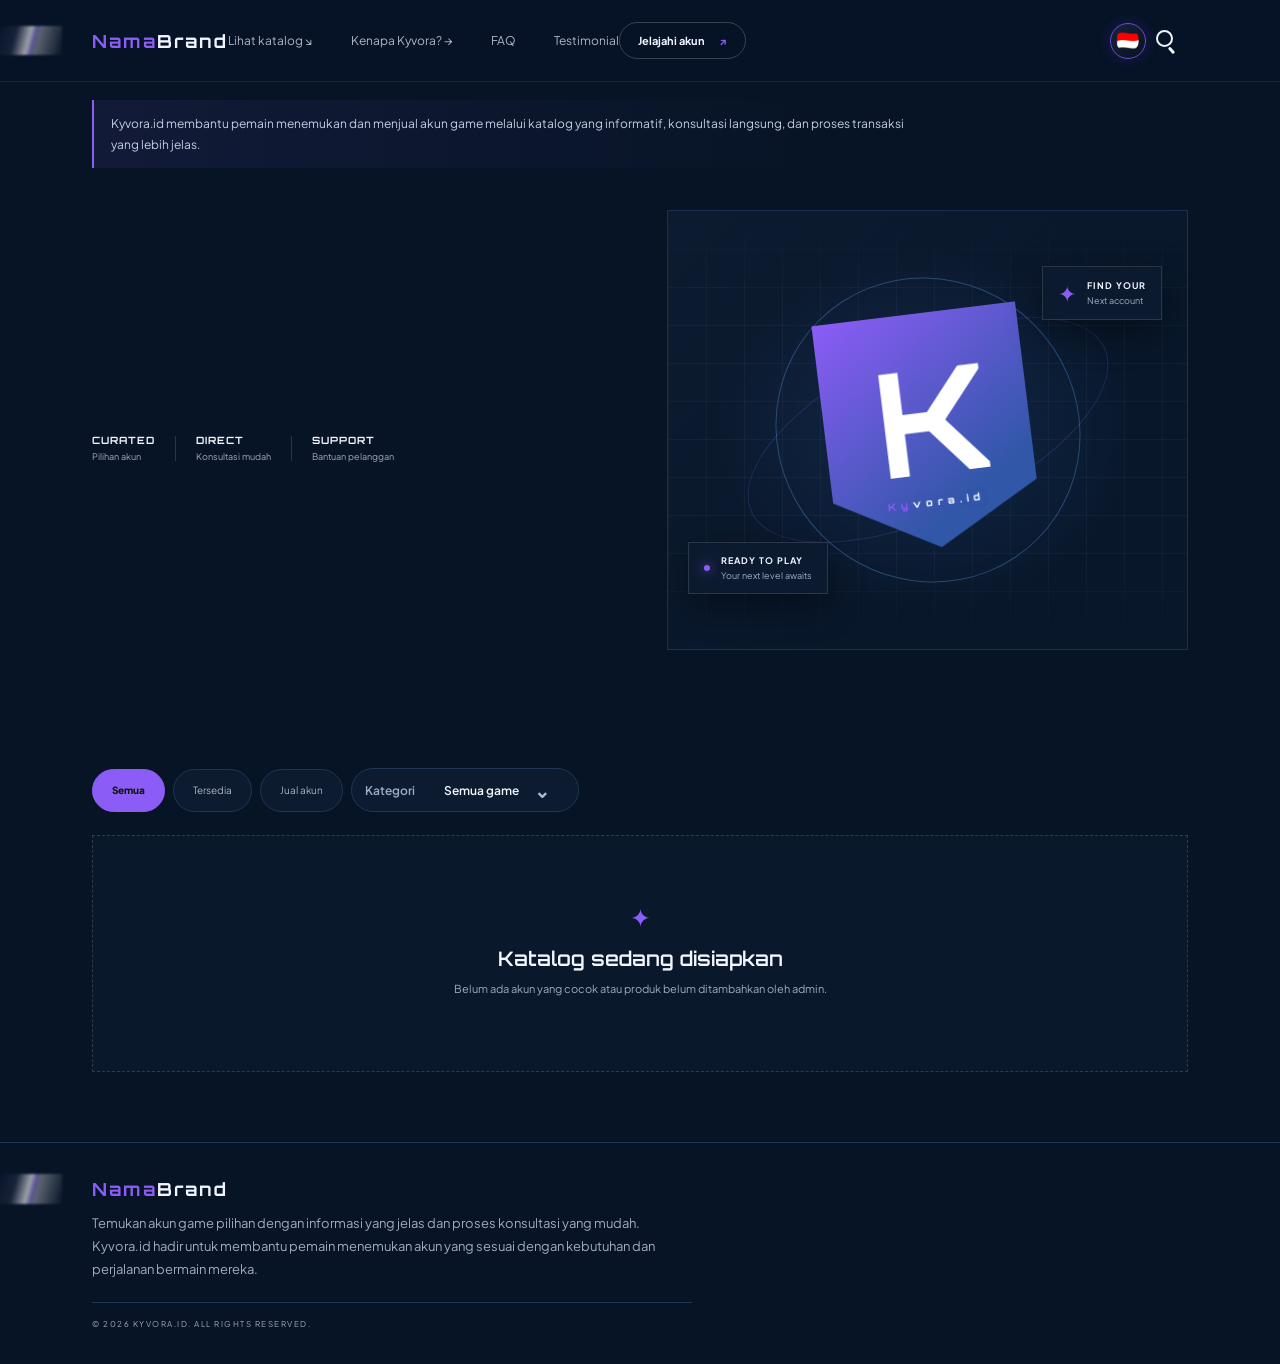
==== commit c75aef47: "Replace Kyvora navbar wordmark with Nama Brand" ====
--- a/index.html
+++ b/index.html
@@ -14,7 +14,7 @@
 </head>
 <body>
   <header class="site-header">
-    <a class="brand" href="index.html" aria-label="Kyvora.id home"><span class="brand-name"><span class="brand-ky">Ky</span><span class="brand-rest">vora.id</span></span></a>
+    <a class="brand" href="index.html" aria-label="Nama Brand home"><span class="brand-name"><span class="brand-ky">Nama</span><span class="brand-rest"> Brand</span></span></a>
     <nav class="desktop-nav" aria-label="Navigasi utama">
       <a href="#catalog">Lihat katalog ↘</a><a href="keunggulan.html">Kenapa Kyvora? →</a><a href="faq.html">FAQ</a><a href="testimonials.html">Testimonial</a>
     </nav>
@@ -57,7 +57,7 @@
 
   </main>
 
-  <footer class="site-footer"><div class="footer-main"><a class="brand" href="index.html"><span class="brand-name"><span class="brand-ky">Ky</span><span class="brand-rest">vora.id</span></span></a><p>Temukan akun game pilihan dengan informasi yang jelas dan proses konsultasi yang mudah. Kyvora.id hadir untuk membantu pemain menemukan akun yang sesuai dengan kebutuhan dan perjalanan bermain mereka.</p></div><small>© 2026 KYVORA.ID. ALL RIGHTS RESERVED.</small></footer>
+  <footer class="site-footer"><div class="footer-main"><a class="brand" href="index.html"><span class="brand-name"><span class="brand-ky">Nama</span><span class="brand-rest"> Brand</span></span></a><p>Temukan akun game pilihan dengan informasi yang jelas dan proses konsultasi yang mudah. Kyvora.id hadir untuk membantu pemain menemukan akun yang sesuai dengan kebutuhan dan perjalanan bermain mereka.</p></div><small>© 2026 KYVORA.ID. ALL RIGHTS RESERVED.</small></footer>
   <script src="assets/js/storefront.js?v=localized-inquiry-1" defer></script>
 </body>
 </html>
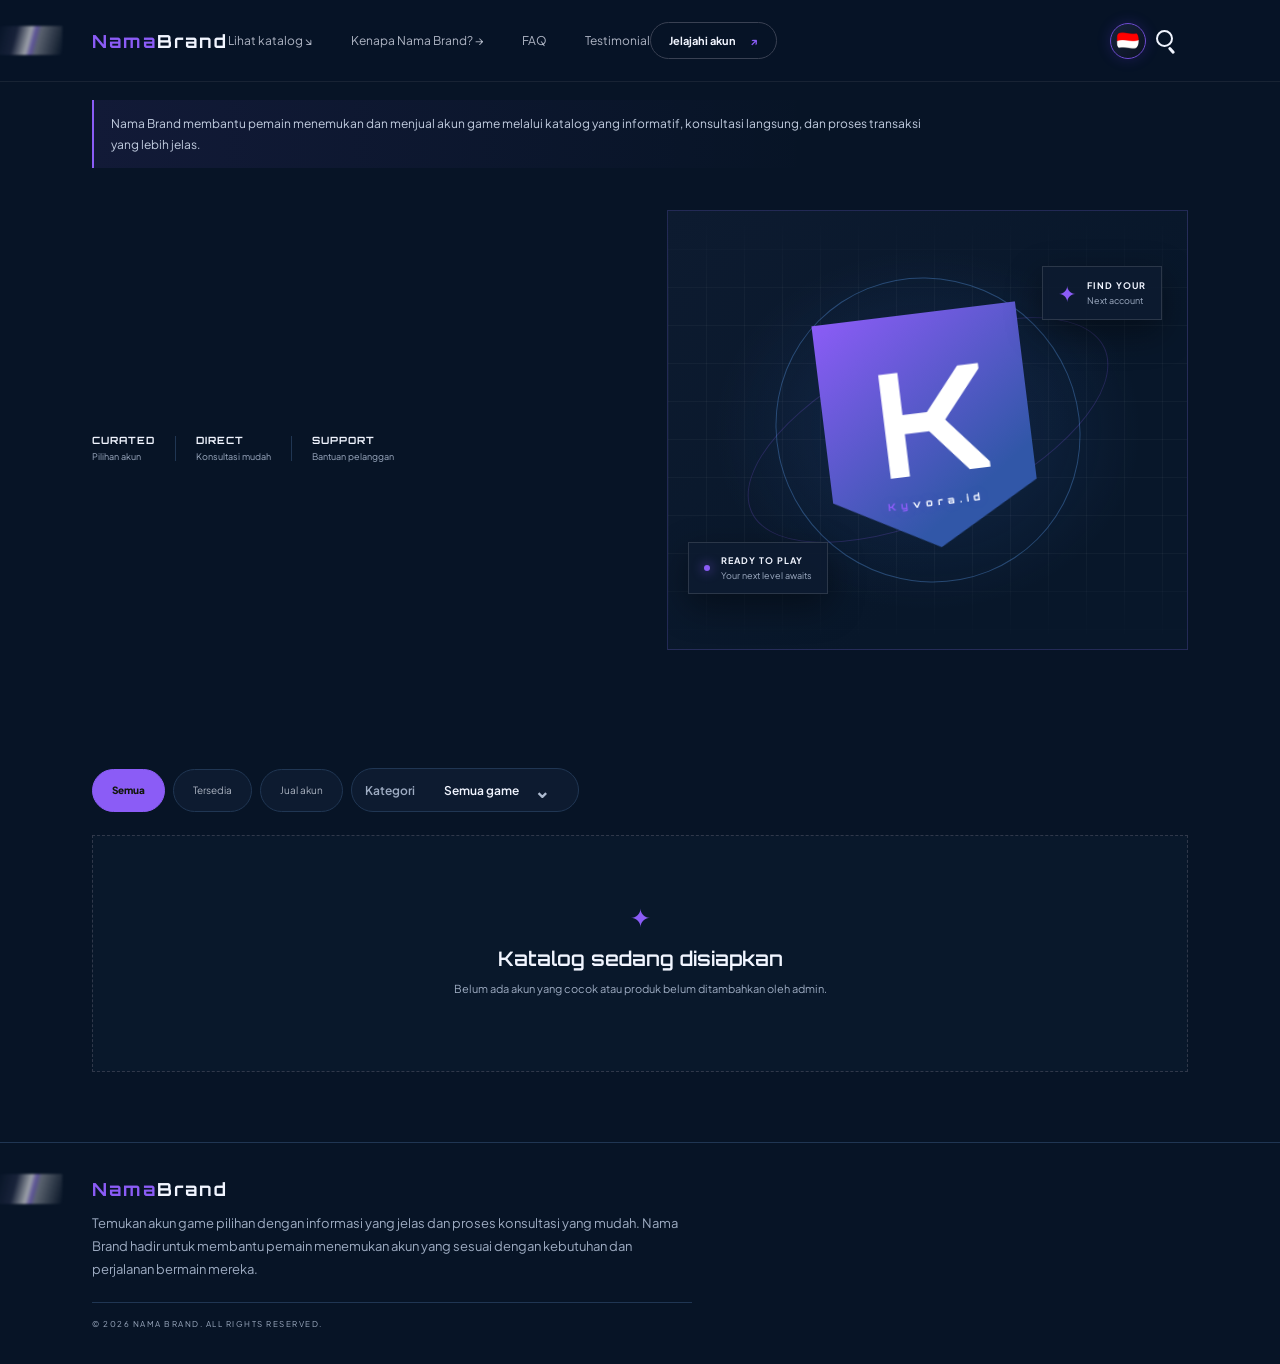
==== commit b7dd2917: "Replace remaining old brand references" ====
--- a/index.html
+++ b/index.html
@@ -4,8 +4,8 @@
   <meta charset="utf-8">
   <meta name="viewport" content="width=device-width, initial-scale=1">
   <meta name="theme-color" content="#090b12">
-  <meta name="description" content="Kyvora.id — marketplace akun game pilihan. Temukan akun game yang sesuai dengan gaya bermainmu.">
-  <title>Kyvora.id — Level Up Your Game</title>
+  <meta name="description" content="Nama Brand — marketplace akun game pilihan. Temukan akun game yang sesuai dengan gaya bermainmu.">
+  <title>Nama Brand — Level Up Your Game</title>
   <link rel="preconnect" href="https://fonts.googleapis.com">
   <link rel="preconnect" href="https://fonts.gstatic.com" crossorigin>
   <link href="https://fonts.googleapis.com/css2?family=Orbitron:wght@400..900&family=Plus+Jakarta+Sans:wght@400;500;600;700;800&display=swap" rel="stylesheet">
@@ -16,15 +16,15 @@
   <header class="site-header">
     <a class="brand" href="index.html" aria-label="Nama Brand home"><span class="brand-name"><span class="brand-ky">Nama</span><span class="brand-rest"> Brand</span></span></a>
     <nav class="desktop-nav" aria-label="Navigasi utama">
-      <a href="#catalog">Lihat katalog ↘</a><a href="keunggulan.html">Kenapa Kyvora? →</a><a href="faq.html">FAQ</a><a href="testimonials.html">Testimonial</a>
+      <a href="#catalog">Lihat katalog ↘</a><a href="keunggulan.html">Kenapa Nama Brand? →</a><a href="faq.html">FAQ</a><a href="testimonials.html">Testimonial</a>
     </nav>
     <a class="header-cta" href="#catalog">Jelajahi akun <span>↗</span></a>
     <div class="header-search-wrap"><button class="header-search-toggle" type="button" aria-label="Cari game" aria-expanded="false"><span class="search-icon" aria-hidden="true"></span></button><div class="header-search-panel" hidden><label class="search-box"><span>⌕</span><input id="search-input" type="search" placeholder="Cari nama akun atau game..." aria-label="Cari nama akun atau game"></label></div></div>
     <button class="menu-toggle" aria-label="Buka menu" aria-expanded="false">☰</button>
   </header>
 
-  <section class="brand-intro" aria-label="Tentang Kyvora.id">
-    <p>Kyvora.id membantu pemain menemukan dan menjual akun game melalui katalog yang informatif, konsultasi langsung, dan proses transaksi yang lebih jelas.</p>
+  <section class="brand-intro" aria-label="Tentang Nama Brand">
+    <p>Nama Brand membantu pemain menemukan dan menjual akun game melalui katalog yang informatif, konsultasi langsung, dan proses transaksi yang lebih jelas.</p>
   </section>
 
   <main>
@@ -32,7 +32,7 @@
       <div class="hero-copy">
         <div class="eyebrow"><span class="pulse"></span> GAME ACCOUNT MARKETPLACE</div>
         <h1>YOUR GAME.<br><span>YOUR NEXT LEVEL.</span></h1>
-        <p>Temukan akun game pilihan untuk membuka pengalaman bermain yang baru. Pilih akunmu, cek detailnya, lalu hubungi tim Kyvora.</p>
+        <p>Temukan akun game pilihan untuk membuka pengalaman bermain yang baru. Pilih akunmu, cek detailnya, lalu hubungi tim Nama Brand.</p>
         
         <div class="hero-meta"><div><strong>CURATED</strong><small>Pilihan akun</small></div><i></i><div><strong>DIRECT</strong><small>Konsultasi mudah</small></div><i></i><div><strong>SUPPORT</strong><small>Bantuan pelanggan</small></div></div>
       </div>
@@ -49,7 +49,7 @@
       <div class="catalog-tools catalog-tools-new">
         <div class="catalog-tabs-wrap"><div class="filter-list catalog-tabs" id="filters"><button class="filter active" data-filter="all">Semua</button><button class="filter" data-filter="available">Tersedia</button><button class="filter" data-filter="sell">Jual akun</button><label class="category-filter"><span>Kategori</span><select id="category-select" aria-label="Pilih kategori game"><option value="">Semua game</option></select></label></div></div>
       </div>
-      <section class="sell-panel" id="sell-panel" hidden><div><p class="sell-kicker">PUNYA AKUN UNTUK DIJUAL?</p><h3>Jadikan akunmu kesempatan baru bagi pemain lain.</h3><p>Ingin menjual akun game? Hubungi tim Kyvora.id untuk konsultasi dan informasi proses penawaran akun.</p></div><a class="button button-primary sell-whatsapp" id="sell-whatsapp" href="https://wa.me/6285646035233?text=Halo%20Kyvora.id%2C%20saya%20ingin%20menjual%20akun%20game." target="_blank" rel="noopener">Jual sekarang ↗</a></section>
+      <section class="sell-panel" id="sell-panel" hidden><div><p class="sell-kicker">PUNYA AKUN UNTUK DIJUAL?</p><h3>Jadikan akunmu kesempatan baru bagi pemain lain.</h3><p>Ingin menjual akun game? Hubungi tim Nama Brand untuk konsultasi dan informasi proses penawaran akun.</p></div><a class="button button-primary sell-whatsapp" id="sell-whatsapp" href="https://wa.me/6285646035233?text=Halo%20Nama Brand%2C%20saya%20ingin%20menjual%20akun%20game." target="_blank" rel="noopener">Jual sekarang ↗</a></section>
       <div class="product-grid" id="product-grid"></div>
     </section>
 
@@ -57,7 +57,7 @@
 
   </main>
 
-  <footer class="site-footer"><div class="footer-main"><a class="brand" href="index.html"><span class="brand-name"><span class="brand-ky">Nama</span><span class="brand-rest"> Brand</span></span></a><p>Temukan akun game pilihan dengan informasi yang jelas dan proses konsultasi yang mudah. Kyvora.id hadir untuk membantu pemain menemukan akun yang sesuai dengan kebutuhan dan perjalanan bermain mereka.</p></div><small>© 2026 KYVORA.ID. ALL RIGHTS RESERVED.</small></footer>
-  <script src="assets/js/storefront.js?v=localized-inquiry-1" defer></script>
+  <footer class="site-footer"><div class="footer-main"><a class="brand" href="index.html"><span class="brand-name"><span class="brand-ky">Nama</span><span class="brand-rest"> Brand</span></span></a><p>Temukan akun game pilihan dengan informasi yang jelas dan proses konsultasi yang mudah. Nama Brand hadir untuk membantu pemain menemukan akun yang sesuai dengan kebutuhan dan perjalanan bermain mereka.</p></div><small>© 2026 NAMA BRAND. ALL RIGHTS RESERVED.</small></footer>
+  <script src="assets/js/storefront.js?v=brand-preview-1" defer></script>
 </body>
 </html>
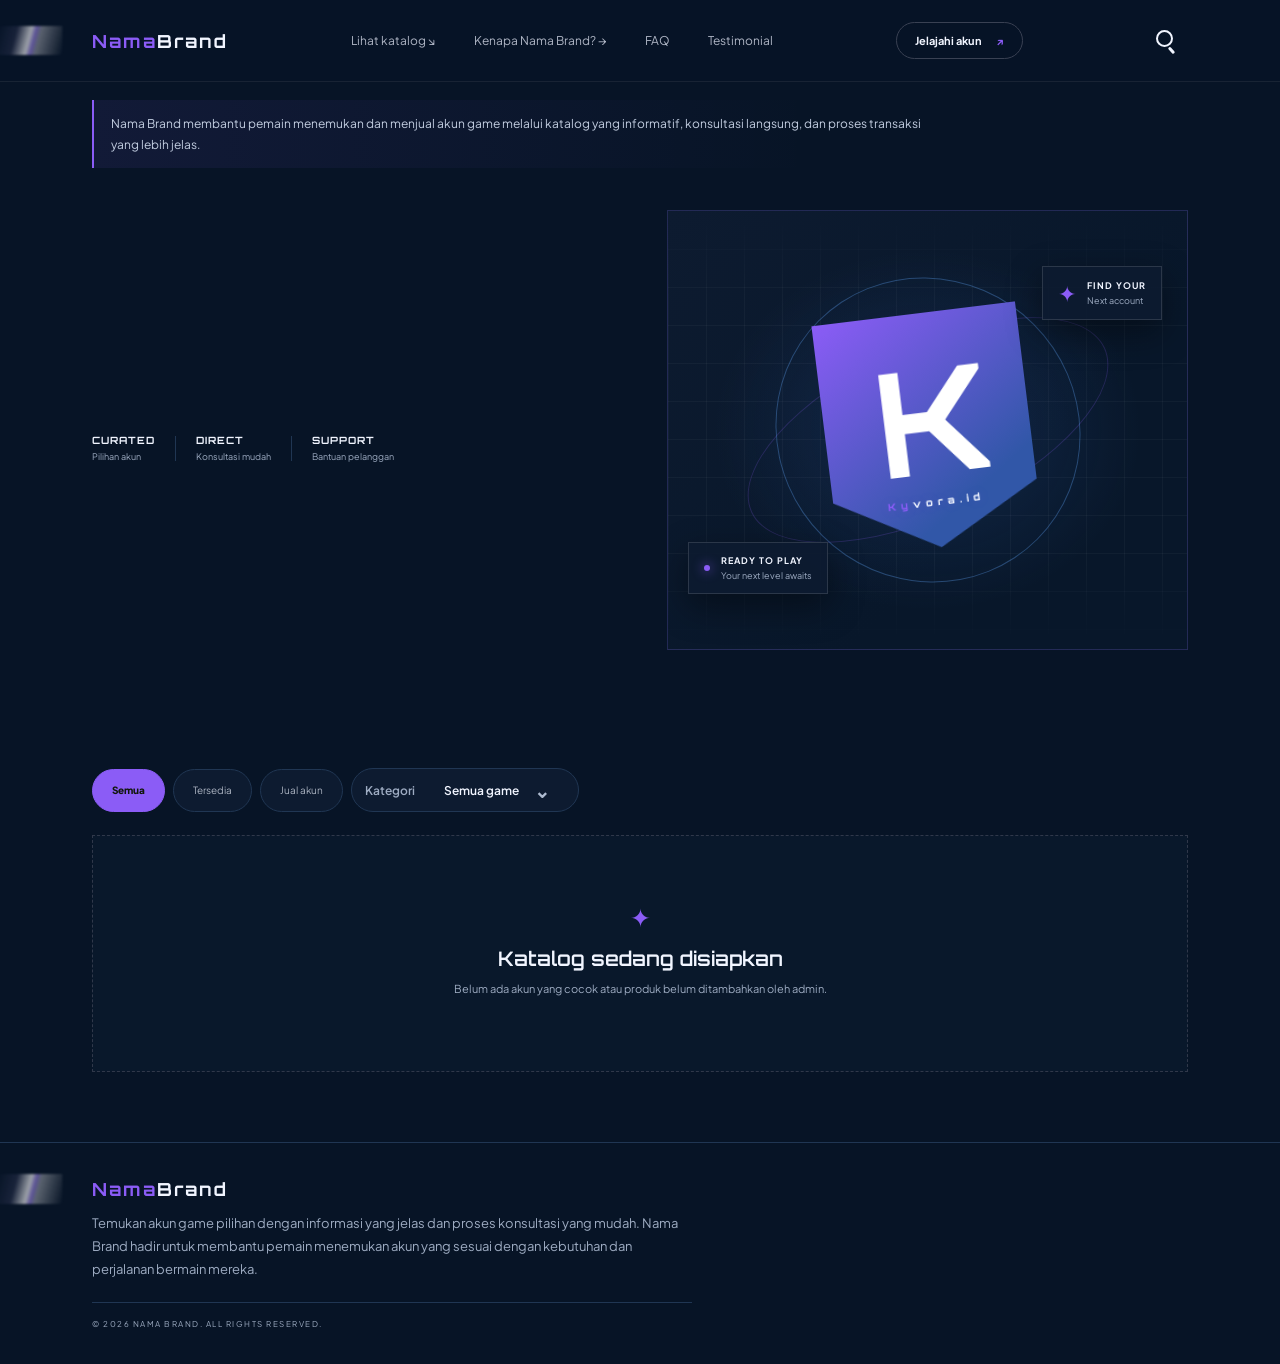
==== commit a439f48d: "Refresh brand copy scripts" ====
--- a/index.html
+++ b/index.html
@@ -10,7 +10,7 @@
   <link rel="preconnect" href="https://fonts.gstatic.com" crossorigin>
   <link href="https://fonts.googleapis.com/css2?family=Orbitron:wght@400..900&family=Plus+Jakarta+Sans:wght@400;500;600;700;800&display=swap" rel="stylesheet">
   <link rel="stylesheet" href="assets/css/style.css?v=public-search-meta-loop-1">
-  <script src="assets/js/language-selector.js?v=homepage-intro-fix-2" defer></script>
+  <script src="assets/js/language-selector.js?v=nama-brand-copy-1" defer></script>
 </head>
 <body>
   <header class="site-header">
@@ -58,6 +58,6 @@
   </main>
 
   <footer class="site-footer"><div class="footer-main"><a class="brand" href="index.html"><span class="brand-name"><span class="brand-ky">Nama</span><span class="brand-rest"> Brand</span></span></a><p>Temukan akun game pilihan dengan informasi yang jelas dan proses konsultasi yang mudah. Nama Brand hadir untuk membantu pemain menemukan akun yang sesuai dengan kebutuhan dan perjalanan bermain mereka.</p></div><small>© 2026 NAMA BRAND. ALL RIGHTS RESERVED.</small></footer>
-  <script src="assets/js/storefront.js?v=brand-preview-1" defer></script>
+  <script src="assets/js/storefront.js?v=nama-brand-copy-1" defer></script>
 </body>
 </html>
--- a/assets/css/style.css
+++ b/assets/css/style.css
@@ -256,7 +256,7 @@
 @media(max-width:640px){.header-search-toggle{width:38px;height:42px;flex-basis:38px}.header-search-panel{top:80px;right:5vw;width:min(90vw,360px)}.site-header{gap:clamp(10px,4vw,24px)}}
 
 
-/* KYVORA PILL SYSTEM — consistent rounded controls across public and admin pages */
+/* NAMA BRAND PILL SYSTEM — consistent rounded controls across public and admin pages */
 :root{--pill-radius:999px;--pill-surface:#10223a}
 .button,.header-cta,.filter,.catalog-tools select,.category-filter,
 .header-search-toggle,.menu-toggle,.admin-menu-toggle,
@@ -352,7 +352,7 @@
 .admin-menu a{border-radius:999px!important;background:transparent;color:var(--text)!important}
 .admin-menu a.active,.admin-menu a:hover{background:#172b48!important;color:#c4b5fd!important}
 .admin-menu a:last-child{color:#c4b5fd!important}
-/* Image preview overlay follows Kyvora's navy / violet brand */
+/* Image preview overlay follows Nama Brand's navy / violet brand */
 .image-lightbox{background:rgba(7,20,38,.97)!important;backdrop-filter:blur(12px)}
 .lightbox-panel{background:linear-gradient(145deg,#0d1b30,#071426)!important;border:1px solid #203653!important;border-radius:20px!important;padding:12px!important;box-shadow:0 24px 80px #000b!important}
 .lightbox-panel>img{border-radius:10px!important}
@@ -380,7 +380,7 @@
  .lightbox-panel>img.slide-next,.lightbox-panel>img.slide-prev{animation:none}
 }
 
-/* Custom Kyvora category dropdown — avoid native Android select popup */
+/* Custom Nama Brand category dropdown — avoid native Android select popup */
 .category-filter{position:relative;display:flex;align-items:center;gap:14px;overflow:visible!important}
 .category-filter>select{position:absolute!important;width:1px!important;height:1px!important;opacity:0!important;pointer-events:none!important;left:-9999px!important}
 .custom-category{position:relative;min-width:0;flex:1}
@@ -396,7 +396,7 @@
 .category-options [role=option].selected{font-weight:700}
 @media(max-width:600px){.category-options{min-width:200px;right:0}.category-filter{gap:8px}}
 
-/* Preview gambar button — Kyvora branded pill control */
+/* Preview gambar button — Nama Brand branded pill control */
 .product-gallery .preview-images{
   min-height:36px!important;
   padding:0 16px!important;
@@ -424,7 +424,7 @@
  }
 }
 
-/* Full Kyvora wordmark: unchanged typography, purple KY + white VORA.ID */
+/* Full Nama Brand wordmark: unchanged typography and animation */
 .brand-name{position:relative;display:inline-flex;align-items:center;white-space:nowrap;animation:kyvora-write-loop 5.3s cubic-bezier(.22,.75,.25,1) infinite,kyvora-chakra-pulse 5.8s ease-in-out infinite;transform-origin:center}
 .brand-name::before{content:"";position:absolute;z-index:1;inset:-48% -7%;pointer-events:none;opacity:0;background:
 linear-gradient(112deg,transparent 0 43%,#8b5cf600 44%,#8b5cf6 45%,#c4b5fd 46%,#fff 47%,#c4b5fd 48%,#8b5cf6 49%,#536dff 50%,#536dff00 53% 100%),
@@ -576,7 +576,7 @@
 }
 
 
-/* Editorial refinement: FAQ, Kyvora benefits and contextual footers */
+/* Editorial refinement: FAQ, Nama Brand benefits and contextual footers */
 .page-hero{max-width:1180px;margin:0 auto}
 .page-hero h1{max-width:900px}
 .page-hero>p:last-child{max-width:680px}
@@ -633,7 +633,7 @@
 }
 
 
-/* Admin controls: Kyvora pill language + branded dropdowns */
+/* Admin controls: pill language + branded dropdowns */
 .admin-label{border-radius:999px!important;padding:7px 11px!important}
 .admin-menu-toggle{width:42px!important;height:42px!important;border-radius:999px!important;border-color:#8b5cf655!important;background:linear-gradient(145deg,#142744,#0b192d)!important;color:#c4b5fd!important;transition:background .2s ease,border-color .2s ease,box-shadow .2s ease,transform .2s ease}
 .admin-menu-toggle:hover,.admin-menu-toggle[aria-expanded="true"]{border-color:var(--accent)!important;background:linear-gradient(135deg,#8b5cf6,#5b6de8)!important;color:#fff!important;box-shadow:0 0 18px #8b5cf644}
@@ -758,7 +758,7 @@
 }
 
 
-/* Kyvora public interaction polish — buttons, product shine and hero motion */
+/* Nama Brand public interaction polish — buttons, product shine and hero motion */
 body:not(.admin-body) :is(
   .button,.header-cta,.header-search-toggle,.menu-toggle,.language-toggle,
   .desktop-nav a,.filter,.category-trigger,.category-options button,
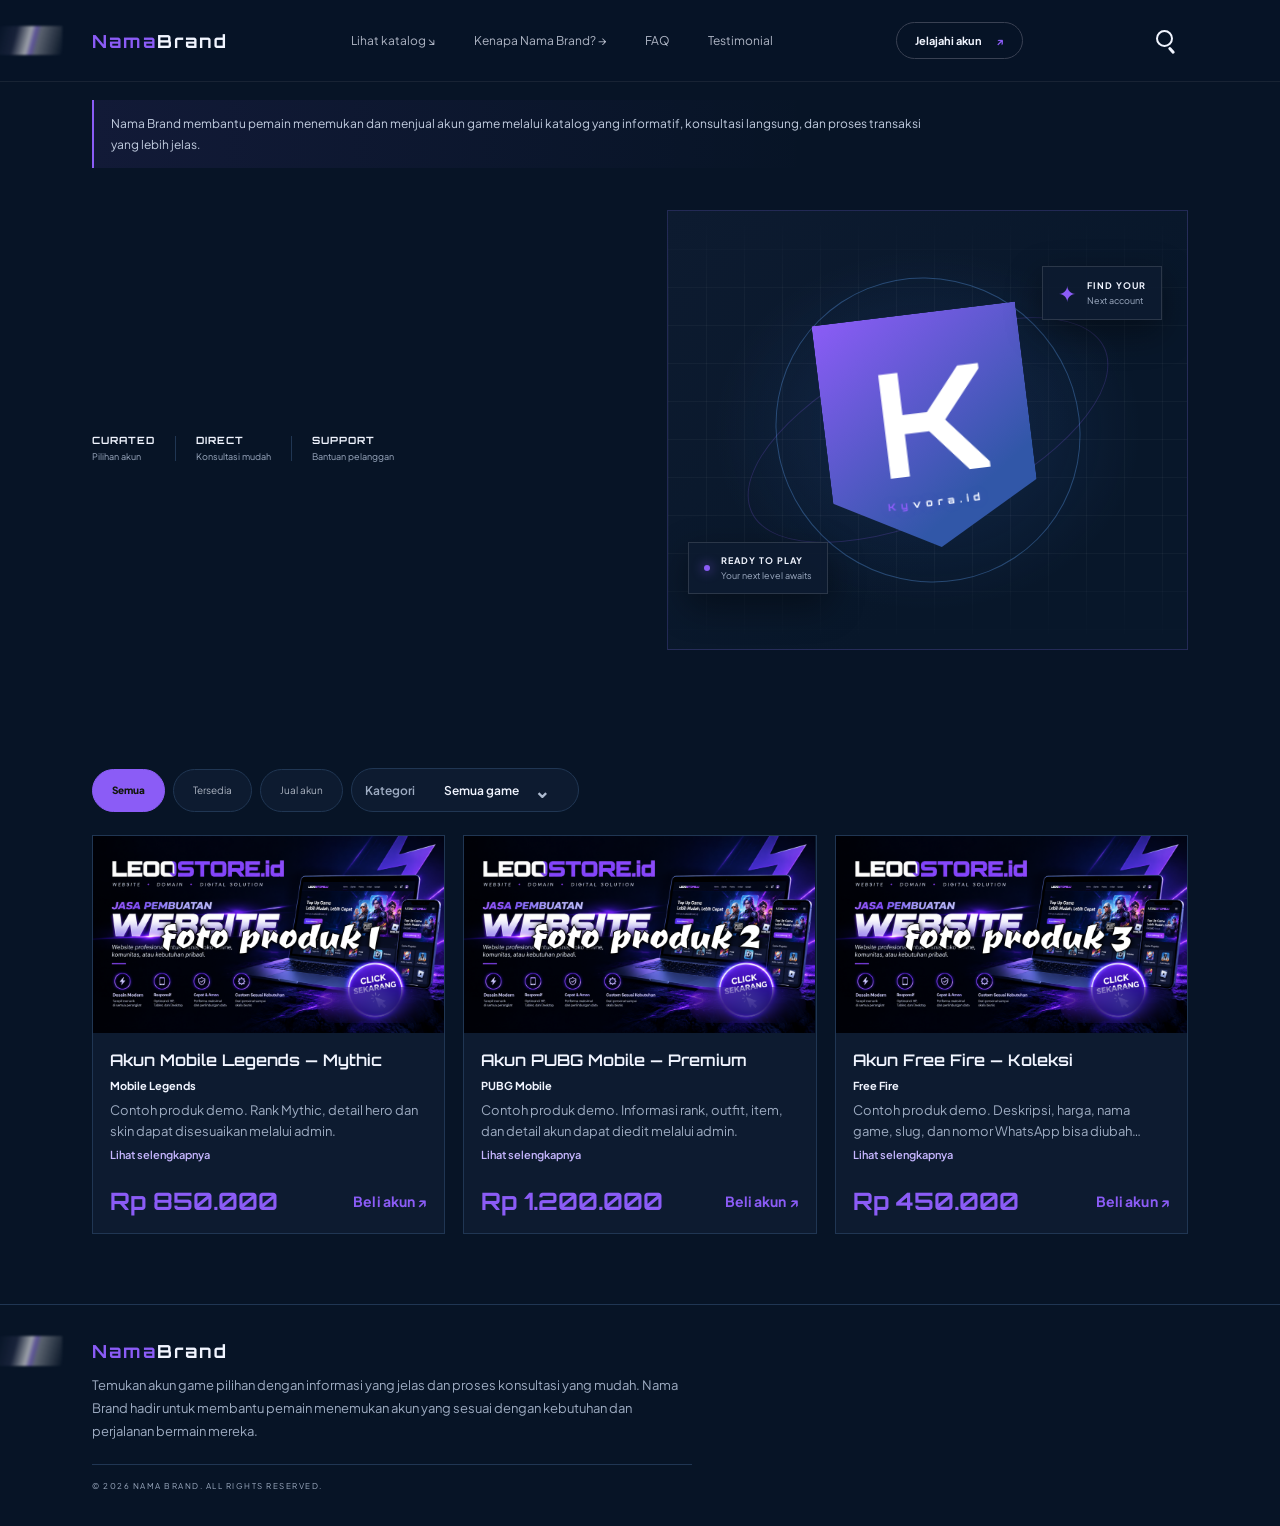
==== commit e066a3d7: "Add editable demo defaults and product contact fields" ====
--- a/index.html
+++ b/index.html
@@ -58,6 +58,6 @@
   </main>
 
   <footer class="site-footer"><div class="footer-main"><a class="brand" href="index.html"><span class="brand-name"><span class="brand-ky">Nama</span><span class="brand-rest"> Brand</span></span></a><p>Temukan akun game pilihan dengan informasi yang jelas dan proses konsultasi yang mudah. Nama Brand hadir untuk membantu pemain menemukan akun yang sesuai dengan kebutuhan dan perjalanan bermain mereka.</p></div><small>© 2026 NAMA BRAND. ALL RIGHTS RESERVED.</small></footer>
-  <script src="assets/js/storefront.js?v=nama-brand-copy-1" defer></script>
+  <script src="assets/js/demo-defaults.js?v=1" defer></script><script src="assets/js/storefront.js?v=nama-brand-copy-2" defer></script>
 </body>
 </html>
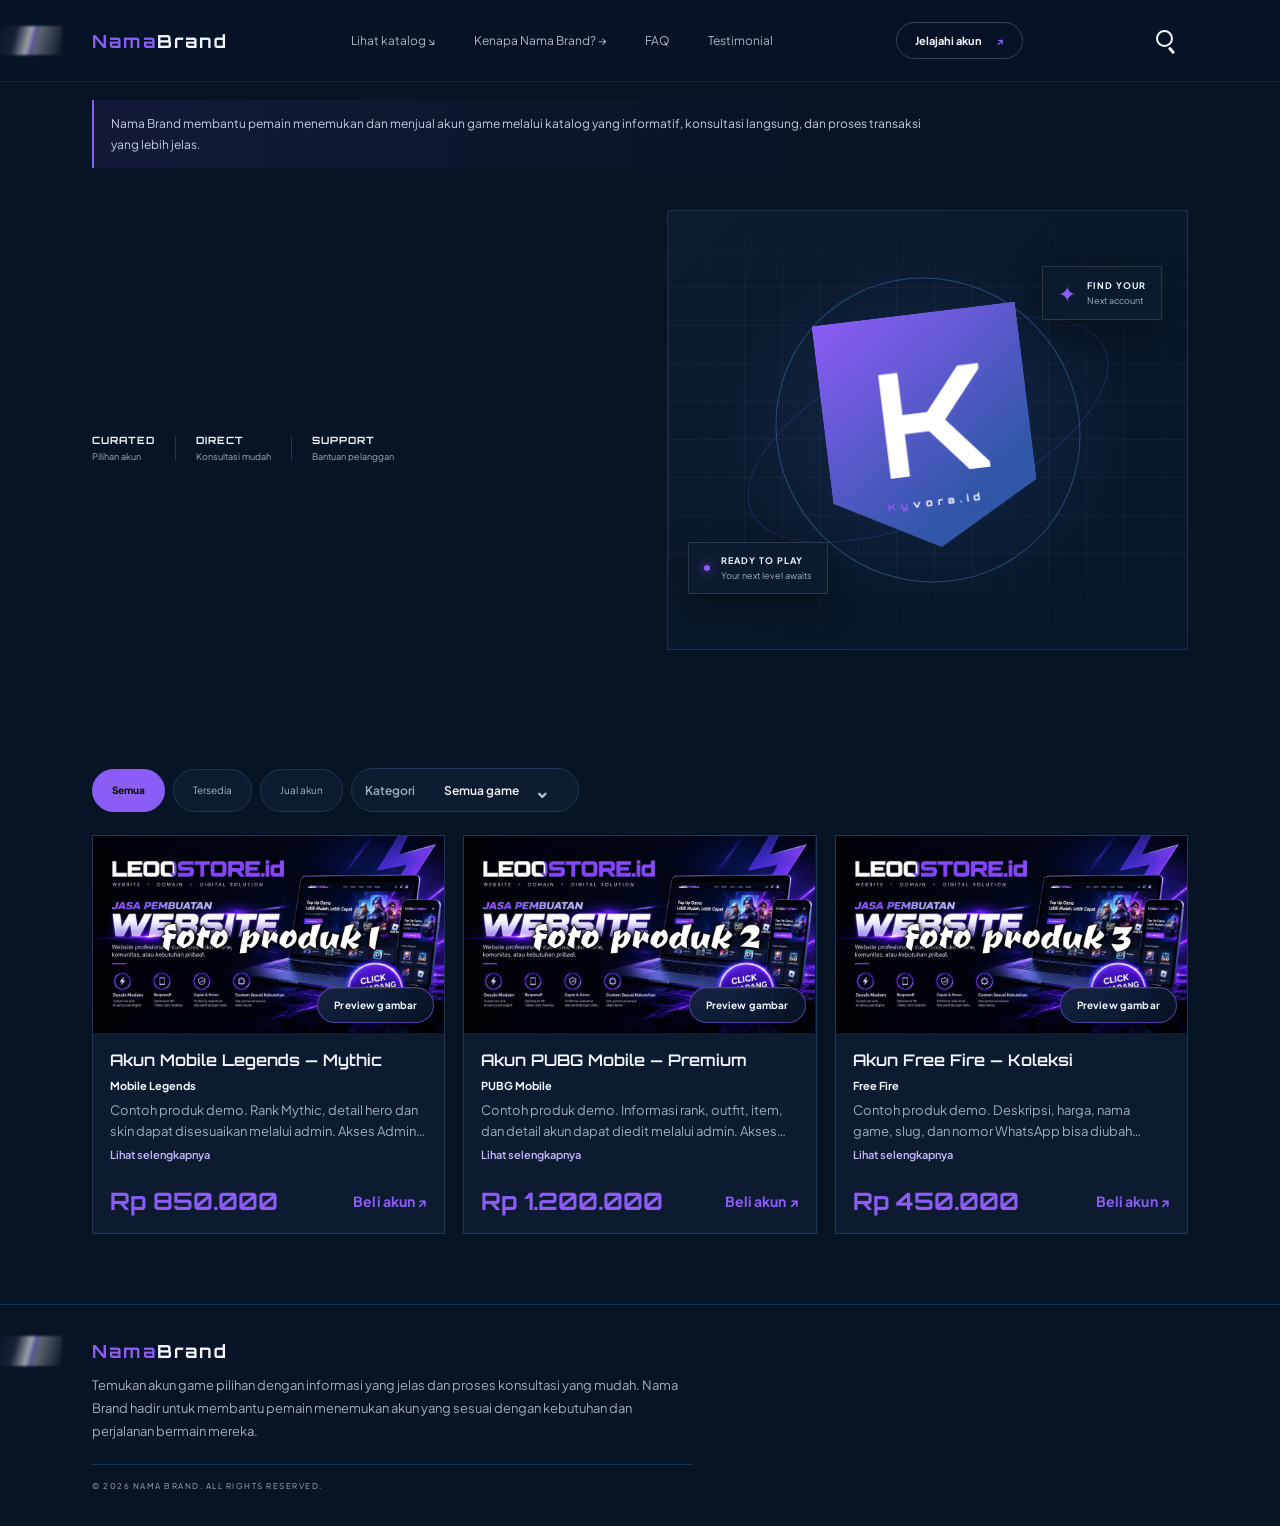
==== commit a706bfd4: "Refresh demo defaults script cache" ====
--- a/index.html
+++ b/index.html
@@ -58,6 +58,6 @@
   </main>
 
   <footer class="site-footer"><div class="footer-main"><a class="brand" href="index.html"><span class="brand-name"><span class="brand-ky">Nama</span><span class="brand-rest"> Brand</span></span></a><p>Temukan akun game pilihan dengan informasi yang jelas dan proses konsultasi yang mudah. Nama Brand hadir untuk membantu pemain menemukan akun yang sesuai dengan kebutuhan dan perjalanan bermain mereka.</p></div><small>© 2026 NAMA BRAND. ALL RIGHTS RESERVED.</small></footer>
-  <script src="assets/js/demo-defaults.js?v=1" defer></script><script src="assets/js/storefront.js?v=nama-brand-copy-2" defer></script>
+  <script src="assets/js/demo-defaults.js?v=2" defer></script><script src="assets/js/storefront.js?v=nama-brand-copy-2" defer></script>
 </body>
 </html>
--- a/assets/css/style.css
+++ b/assets/css/style.css
@@ -928,3 +928,12 @@
 .admin-login-back{color:#9ba9bf;font-size:11px;text-decoration:none}
 .admin-login-back:hover{color:#c4b5fd}
 @media(max-width:520px){.admin-login-card{padding:27px 22px;border-radius:22px}}
+
+/* Testimonial text wrapping: prevent long links/IDs from escaping cards */
+.testimonial-card{min-width:0;max-width:100%}
+.testimonial-card-copy{min-width:0;max-width:100%;overflow:hidden}
+.testimonial-card-copy h2,.testimonial-card-copy p{max-width:100%;min-width:0;overflow-wrap:anywhere;word-break:break-word}
+.testimonial-card-copy p{white-space:pre-wrap;line-height:1.75}
+.admin-product-row{min-width:0}
+.admin-product-details{min-width:0;overflow:hidden}
+.admin-product-details strong,.admin-product-details span,.admin-product-details b{max-width:100%;overflow-wrap:anywhere;word-break:break-word}
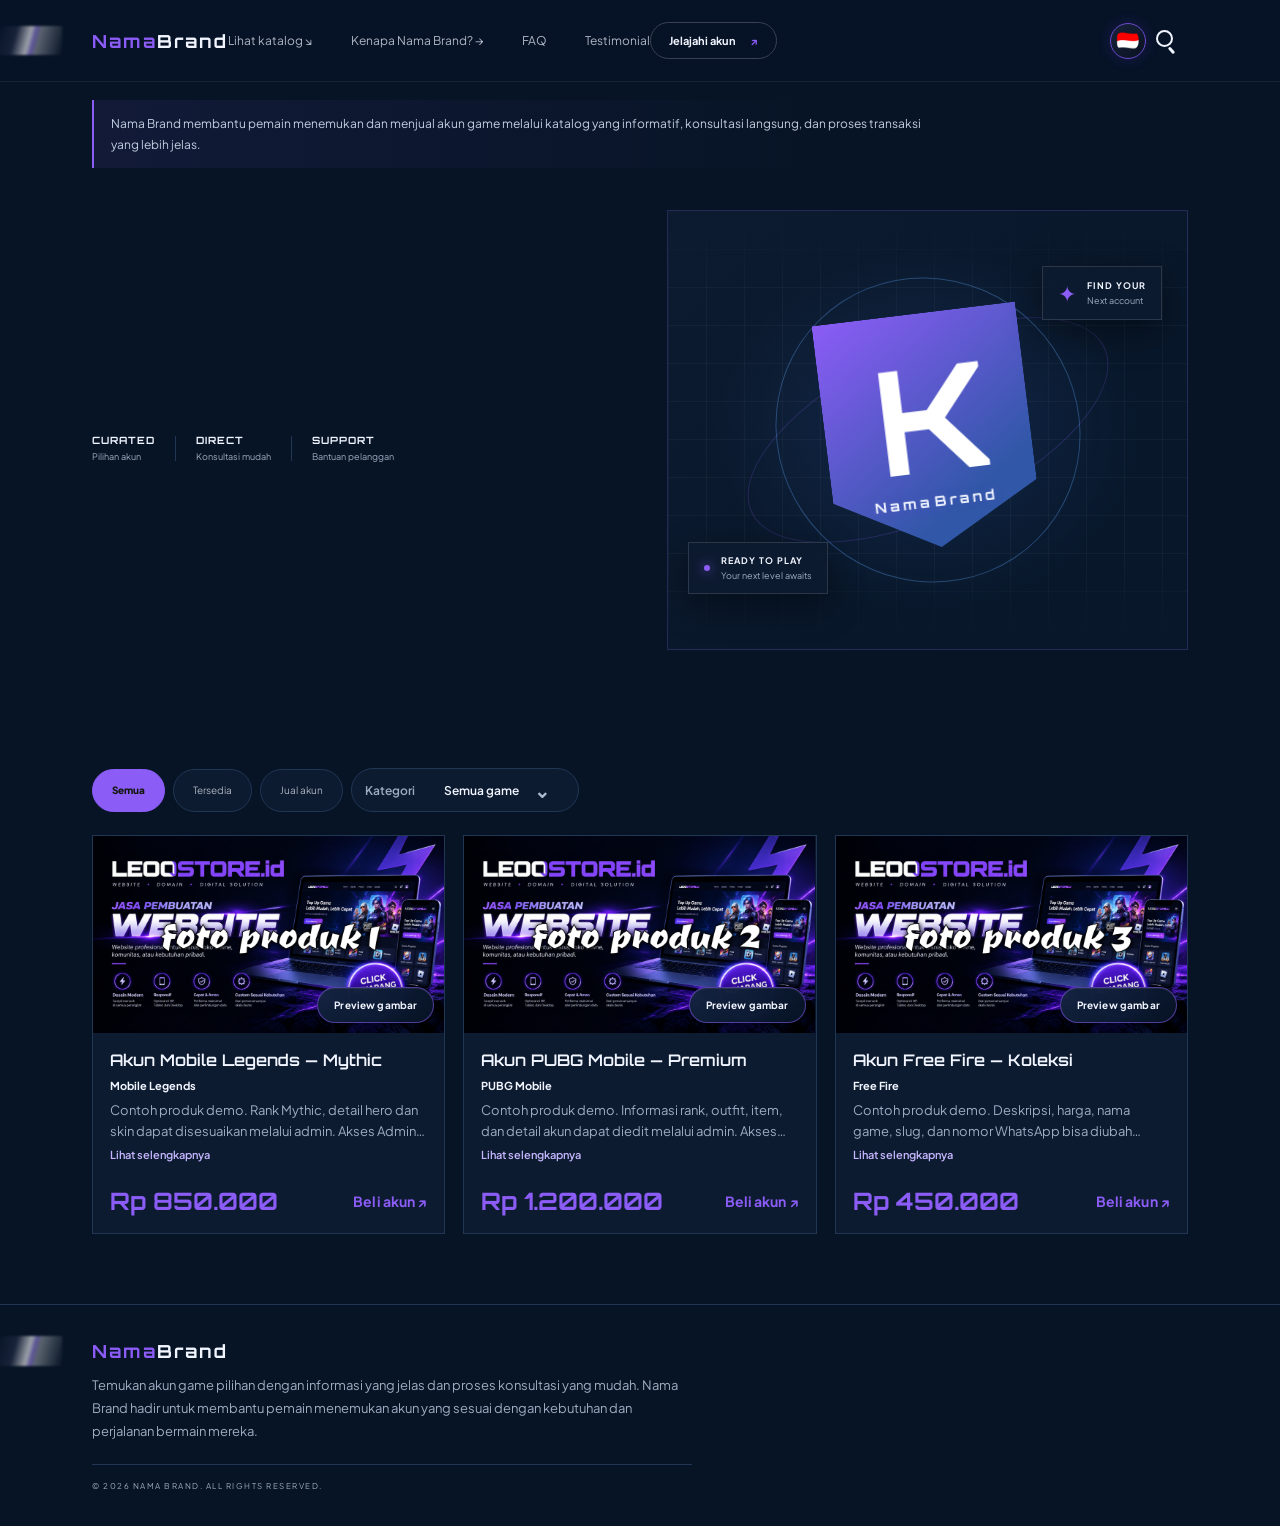
==== commit c47acd33: "Replace legacy Kyvora hero wordmark and refresh assets" ====
--- a/index.html
+++ b/index.html
@@ -9,8 +9,8 @@
   <link rel="preconnect" href="https://fonts.googleapis.com">
   <link rel="preconnect" href="https://fonts.gstatic.com" crossorigin>
   <link href="https://fonts.googleapis.com/css2?family=Orbitron:wght@400..900&family=Plus+Jakarta+Sans:wght@400;500;600;700;800&display=swap" rel="stylesheet">
-  <link rel="stylesheet" href="assets/css/style.css?v=public-search-meta-loop-1">
-  <script src="assets/js/language-selector.js?v=nama-brand-copy-1" defer></script>
+  <link rel="stylesheet" href="assets/css/style.css?v=navbar-hero-clean-2">
+  <script src="assets/js/language-selector.js?v=nama-brand-language-fix-2" defer></script>
 </head>
 <body>
   <header class="site-header">
@@ -38,7 +38,7 @@
       </div>
       <div class="hero-art" aria-label="Ilustrasi visual gaming">
         <div class="art-grid"></div><div class="orbit orbit-one"></div><div class="orbit orbit-two"></div>
-        <div class="hero-emblem"><span class="emblem-top">K</span><span class="emblem-bottom"><span class="emblem-ky">Ky</span><span class="emblem-rest">vora.id</span></span></div>
+        <div class="hero-emblem"><span class="emblem-top">K</span><span class="emblem-bottom"><span class="emblem-ky">Nama</span><span class="emblem-rest"> Brand</span></span></div>
         <div class="floating-tag tag-top"><span class="tag-icon">✦</span><span><b>FIND YOUR</b><small>Next account</small></span></div>
         <div class="floating-tag tag-bottom"><span class="tag-live"></span><span><b>READY TO PLAY</b><small>Your next level awaits</small></span></div>
       </div>
--- a/assets/css/style.css
+++ b/assets/css/style.css
@@ -937,3 +937,19 @@
 .admin-product-row{min-width:0}
 .admin-product-details{min-width:0;overflow:hidden}
 .admin-product-details strong,.admin-product-details span,.admin-product-details b{max-width:100%;overflow-wrap:anywhere;word-break:break-word}
+
+
+/* Mobile navbar cleanup: preserve full wordmark and all three controls */
+@media(max-width:600px){
+ .site-header{box-sizing:border-box!important;display:flex!important;align-items:center!important;justify-content:space-between!important;gap:clamp(7px,2vw,14px)!important;padding-left:5%!important;padding-right:5%!important;min-width:0!important;}
+ .site-header>.brand{display:flex!important;flex:0 0 auto!important;width:auto!important;min-width:max-content!important;max-width:none!important;white-space:nowrap!important;margin:0!important;overflow:visible!important;}
+ .site-header>.brand .brand-name{display:inline-flex!important;flex:0 0 auto!important;min-width:max-content!important;width:auto!important;white-space:nowrap!important;overflow:visible!important;font-size:clamp(13px,3.5vw,17px)!important;letter-spacing:clamp(1px,.35vw,2px)!important;}
+ .site-header>.language-selector{order:2!important;flex:0 0 36px!important;width:36px!important;min-width:36px!important;margin:0 0 0 auto!important;}
+ .site-header>.header-search-wrap{order:3!important;display:flex!important;visibility:visible!important;opacity:1!important;flex:0 0 36px!important;width:36px!important;min-width:36px!important;margin:0!important;}
+ .site-header>.header-search-wrap .header-search-toggle{display:grid!important;visibility:visible!important;width:36px!important;height:40px!important;flex:0 0 36px!important;}
+ .site-header>.menu-toggle{order:4!important;display:block!important;visibility:visible!important;flex:0 0 30px!important;width:30px!important;min-width:30px!important;margin:0 0 0 2px!important;padding:0!important;}
+ .site-header>.language-selector .language-menu{right:0!important;left:auto!important;}
+}
+/* Brand-neutral hero emblem */
+.hero-emblem .emblem-bottom{display:flex;align-items:center;justify-content:center;gap:2px;white-space:nowrap;font-size:clamp(10px,1.5vw,14px);letter-spacing:3px;font-weight:700;}
+.hero-emblem .emblem-ky,.hero-emblem .emblem-rest{color:#f1f5ff!important;}
